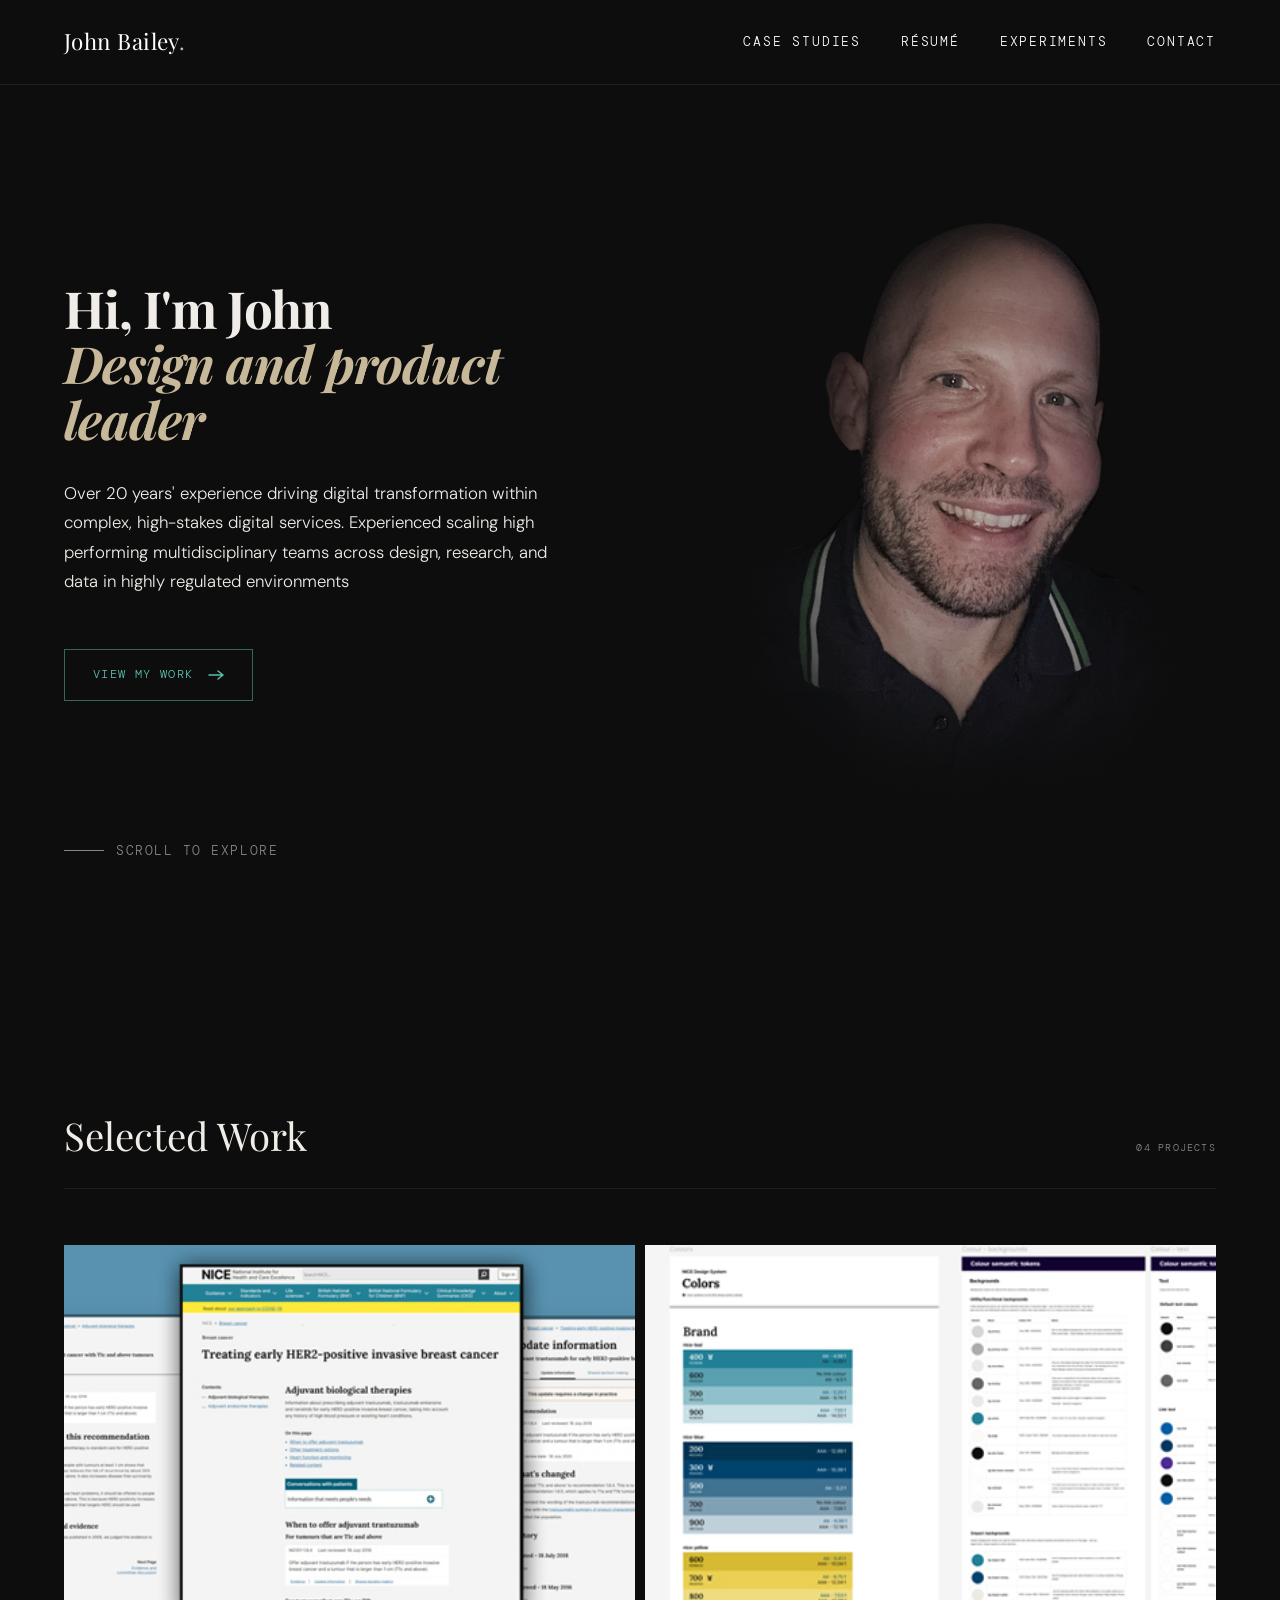
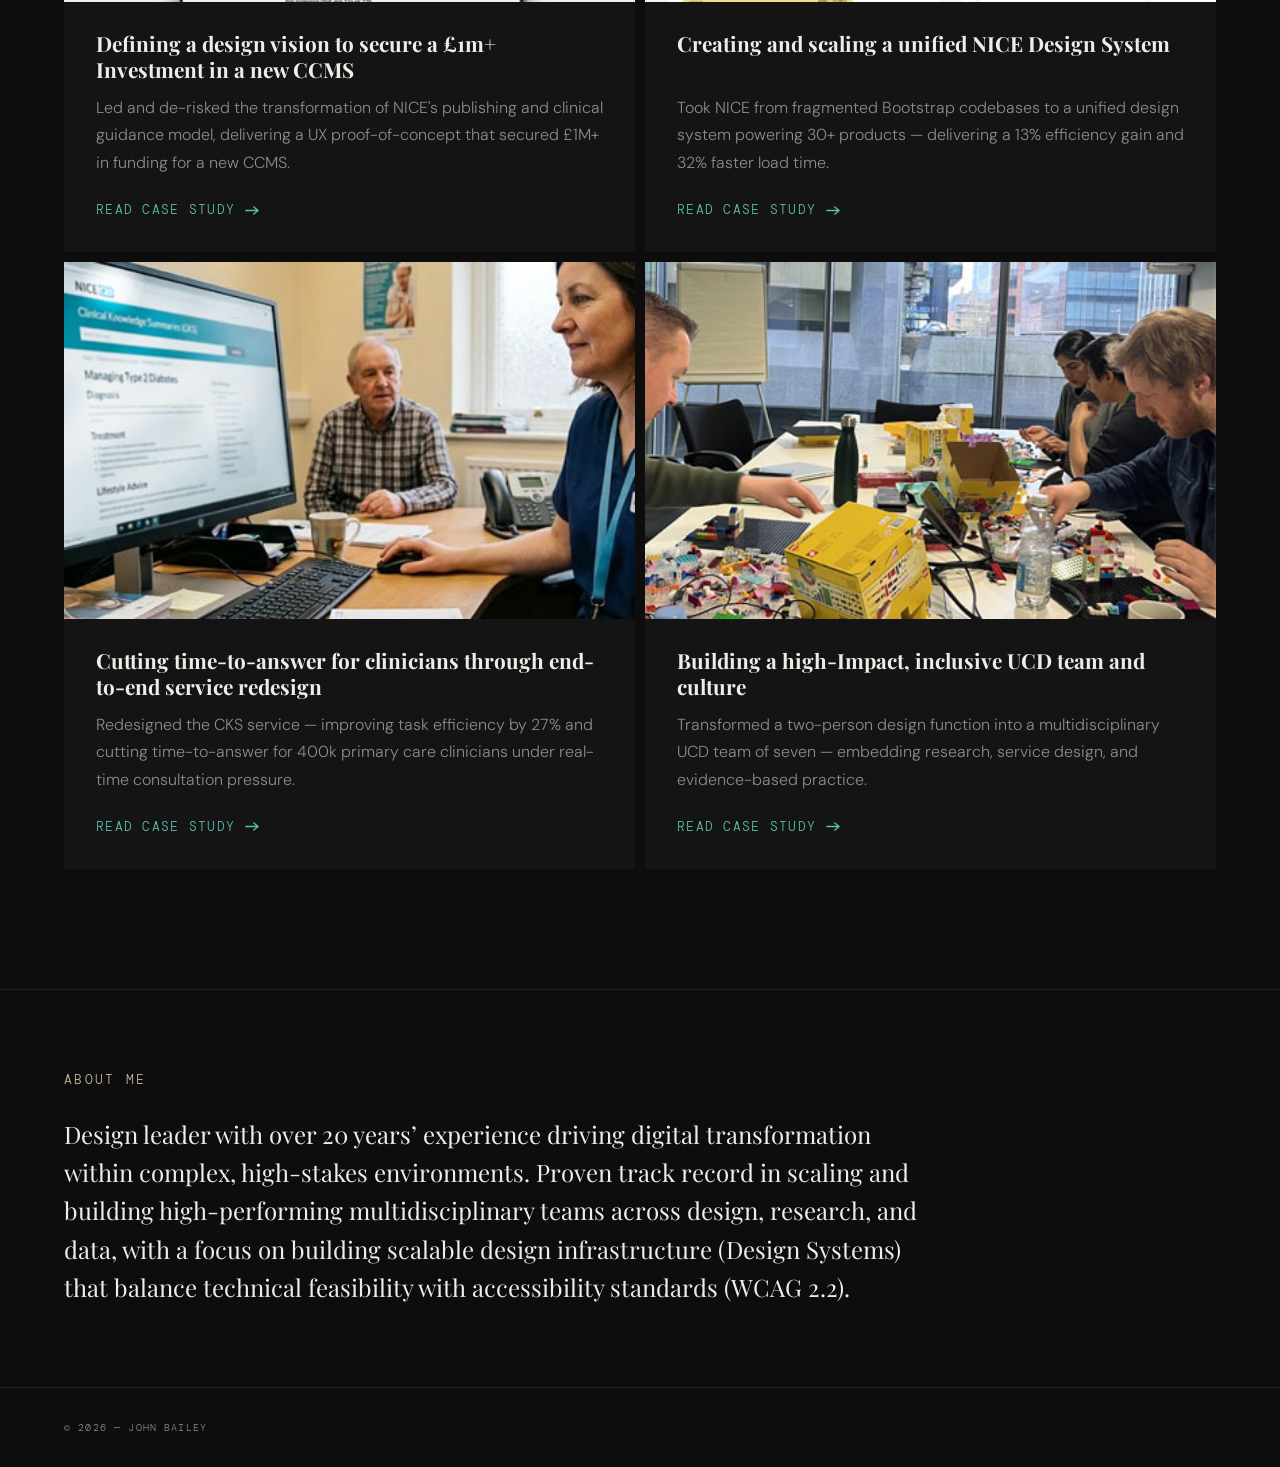
==== index.html @ 467cead6 "change title" ====
<!DOCTYPE html>
<html lang="en">
<head>
  <meta charset="UTF-8" />
  <meta name="viewport" content="width=device-width, initial-scale=1.0, viewport-fit=cover" />
  <title>John Bailey — Design and product leader</title>
  <link rel="stylesheet" href="style.css" />
</head>
<body>

<nav>
  <div class="nav-inner">
    <a href="index.html" class="nav-logo">John Bailey<span>.</span></a>
    <button class="nav-toggle" aria-label="Toggle menu" aria-expanded="false">
      <span></span><span></span><span></span>
    </button>
    <div class="nav-links">
      <a href="cases.html" class="nav-link ">Case Studies</a>
      <a href="resume.html" class="nav-link ">Résumé</a>
      <a href="experiments.html" class="nav-link ">Experiments</a>
      <a href="contact.html" class="nav-link ">Contact</a>
    </div>
  </div>
</nav>

<script>
(function () {
  /* ── Hamburger toggle ── */
  var toggle = document.querySelector('.nav-toggle');
  var links  = document.querySelector('.nav-links');
  if (toggle) {
    toggle.addEventListener('click', function () {
      var open = links.classList.toggle('open');
      toggle.classList.toggle('open', open);
      toggle.setAttribute('aria-expanded', String(open));
      document.body.style.overflow = open ? 'hidden' : '';
    });
    links.querySelectorAll('.nav-link').forEach(function (l) {
      l.addEventListener('click', function () {
        links.classList.remove('open');
        toggle.classList.remove('open');
        toggle.setAttribute('aria-expanded', 'false');
        document.body.style.overflow = '';
      });
    });
  }

  /*
   * ── Nav-height sync ──────────────────────────────────────────────────────
   * Reads the nav's actual rendered height (which already includes
   * env(safe-area-inset-top) because the nav has padding-top for it).
   * Writes that value into --nav-height on :root so body padding-top
   * always matches exactly, on every device and orientation.
   */
  function syncNavHeight() {
    var h = document.querySelector('nav').offsetHeight;
    document.documentElement.style.setProperty('--nav-height', h + 'px');
  }
  syncNavHeight();
  window.addEventListener('resize', syncNavHeight);
  /* Re-sync after fonts load — web fonts can change the logo height */
  if (document.fonts && document.fonts.ready) {
    document.fonts.ready.then(syncNavHeight);
  }
})();
</script>

<main>

  <!-- ============================================================
       HERO SECTION
       Edit: headline, sub-heading, your role
       To add your photo: replace the .photo-placeholder div with:
       <img src="images/your-photo.jpg" alt="Your Name" class="hero-photo" />
       ============================================================ -->
  <section class="hero">
    <div class="hero-inner">
      <div class="hero-left">

        

        <h1 class="hero-headline">
          Hi, I'm John<br><em>Design and product leader</em>
        </h1><!-- EDIT: your headline -->

        <p class="hero-sub">
          Over 20 years' experience driving digital transformation within complex, high-stakes digital services. Experienced scaling high performing multidisciplinary teams across design, research, and data in highly regulated environments
        </p><!-- EDIT: your one-liner -->

        <a href="cases.html" class="cta-btn">
          View my work
          <svg width="16" height="10" viewBox="0 0 16 10" fill="none">
            <path d="M1 5h14M10 1l5 4-5 4" stroke="currentColor" stroke-width="1.5" stroke-linecap="round" stroke-linejoin="round"/>
          </svg>
        </a>

        <div class="scroll-hint">
          <span class="scroll-line"></span>
          Scroll to explore
        </div>

      </div>

      <div class="hero-right">
    
           <img src="images/profile2.jpg" alt="John Bailey photo" class="hero-photo" />

       
    </div>
  </section>

  <!-- ============================================================
       SELECTED WORK — 4 cards, each with image preview
       Edit: update href, tags, title, desc for each card
       To add a preview image, replace .card-img-placeholder with:
       <img src="images/project-preview.jpg" alt="Project" class="card-img" />
       To add a 5th card: duplicate a .case-card block and update it
       ============================================================ -->
  <section class="work-section">
    <div class="work-inner">
      <div class="work-header">
        <h2 class="work-title">Selected Work</h2>
        <span class="work-count">04 Projects</span><!-- EDIT: update if you add/remove cards -->
      </div>

      <div class="cases-grid">


<!-- CARD 0 — duplicate this block to add more projects -->
        <a href="cases/ccmsvision.html" class="case-card"><!-- EDIT: href -->
          <div class="card-img-wrap">
          <img src="images/home-ccms.jpg" alt="team  case study example scene" class="card-img" /> 
            <div class="card-img-placeholder">
              <div class="placeholder-pattern"></div>
              <span class="placeholder-label">Project preview</span>
            </div>
          </div>
          <div class="card-body">
            <h3 class="card-title">Defining a design vision to secure a £1m+ Investment in a new CCMS </h3><!-- EDIT -->
            <p class="card-desc">Led and de-risked the transformation of NICE's publishing and clinical guidance model, delivering a UX proof-of-concept that secured £1M+ in funding for a new CCMS.</p><!-- EDIT -->
            <div class="card-arrow">
              Read case study
              <svg width="14" height="9" viewBox="0 0 16 10" fill="none">
                <path d="M1 5h14M10 1l5 4-5 4" stroke="currentColor" stroke-width="1.5" stroke-linecap="round" stroke-linejoin="round"/>
              </svg>
            </div>
          </div>
        </a>


        <!-- CARD 1 -->
        <a href="cases/design-system.html" class="case-card">
          <div class="card-img-wrap">
           <img src="images/home-ds.jpg" alt="design system case study example scene" class="card-img" /> 
            <div class="card-img-placeholder">
              <div class="placeholder-pattern"></div>
              <span class="placeholder-label">Project preview</span>
            </div>
          </div>
          <div class="card-body">
            <h3 class="card-title">Creating and scaling a unified NICE Design System</h3><!-- EDIT -->
            <p class="card-desc">Took NICE from fragmented Bootstrap codebases to a unified design system powering 30+ products — delivering a 13% efficiency gain and 32% faster load time. </p><!-- EDIT -->
            <div class="card-arrow">
              Read case study
              <svg width="14" height="9" viewBox="0 0 16 10" fill="none">
                <path d="M1 5h14M10 1l5 4-5 4" stroke="currentColor" stroke-width="1.5" stroke-linecap="round" stroke-linejoin="round"/>
              </svg>
            </div>
          </div>
        </a>

        <!-- CARD 2 -->
        <a href="cases/cks-redesign.html" class="case-card">
          <div class="card-img-wrap">
         <img src="images/home-cks.jpg" alt="cks case study example scene" class="card-img" /> 
            <div class="card-img-placeholder">
              <div class="placeholder-pattern"></div>
              <span class="placeholder-label">Project preview</span>
            </div>
          </div>
          <div class="card-body">
            <h3 class="card-title">Cutting time-to-answer for clinicians through end-to-end service redesign</h3><!-- EDIT -->
            <p class="card-desc">Redesigned the CKS service  — improving task efficiency by 27% and cutting time-to-answer for 400k primary care clinicians under real-time consultation pressure. </p><!-- EDIT -->
            <div class="card-arrow">
              Read case study
              <svg width="14" height="9" viewBox="0 0 16 10" fill="none">
                <path d="M1 5h14M10 1l5 4-5 4" stroke="currentColor" stroke-width="1.5" stroke-linecap="round" stroke-linejoin="round"/>
              </svg>
            </div>
          </div>
        </a>

        <!-- CARD 3 -->
        <a href="cases/diverse-team.html" class="case-card">
          <div class="card-img-wrap">
            <img src="images/home-team.jpg" alt="team  case study example scene" class="card-img" /> 
            <div class="card-img-placeholder">
              <div class="placeholder-pattern"></div>
              <span class="placeholder-label">Project preview</span>
            </div>
          </div>
          <div class="card-body">
            <h3 class="card-title">Building a high-Impact, inclusive UCD team and culture</h3><!-- EDIT -->
            <p class="card-desc">Transformed a two-person design function into a multidisciplinary UCD team of seven — embedding research, service design, and evidence-based practice. </p><!-- EDIT -->
            <div class="card-arrow">
              Read case study
              <svg width="14" height="9" viewBox="0 0 16 10" fill="none">
                <path d="M1 5h14M10 1l5 4-5 4" stroke="currentColor" stroke-width="1.5" stroke-linecap="round" stroke-linejoin="round"/>
              </svg>
            </div>
          </div>
        </a>

        

      </div>
    </div>
  </section>

  <!-- ============================================================
       ABOUT STRIP
       Edit: your about text and stats
       ============================================================ -->
  <div class="about-strip">
    <div class="about-inner">
      <div class="about-full">
        <div class="about-label">About me</div>
        <p class="about-text">
          Design leader with over 20 years’ experience driving digital transformation within complex, high-stakes environments. Proven track record in scaling and building high-performing multidisciplinary teams across design, research, and data, with a focus on building scalable design infrastructure (Design Systems) that balance technical feasibility with accessibility standards (WCAG 2.2).
        </p>
      </div>
    </div>
  </div>

</main>

<footer>
  <div class="footer-inner">
    <p>© 2026 — John Bailey</p>
  </div>
</footer>

<style>
  /* ---- Hero ---- */
  .hero { min-height: 100vh;  }
  .hero-inner {
    max-width: 1920px; margin: 0 auto;
    display: grid; grid-template-columns: 1fr 1fr;
    min-height: calc(100vh - 88px);
  }
  .hero-left {
    display: flex; flex-direction: column; justify-content: center;
    padding: 80px 56px 80px 64px; position: relative;
  }
  .hero-eyebrow {
    font-family: var(--mono); font-size: 0.68rem; letter-spacing: 0.18em;
    text-transform: uppercase; color: var(--accent); margin-bottom: 28px;
    display: flex; align-items: center; gap: 14px;
  }
  .hero-eyebrow::before { content: ''; flex-shrink: 0; width: 28px; height: 1px; background: var(--accent); }
  .hero-headline {
    font-family: var(--serif); font-size: clamp(2.4rem, 4vw, 4rem);
    font-weight: 700; line-height: 1.08; letter-spacing: -0.02em; margin-bottom: 32px;
  }
  .hero-headline em { font-style: italic; color: var(--accent); }
  .hero-sub { font-size: 1.05rem; color: #f0ede8;; max-width: 500px; line-height: 1.75; margin-bottom: 52px; }
  .cta-btn {
    display: inline-flex; align-items: center; gap: 14px;
    font-family: var(--mono); font-size: 0.72rem; letter-spacing: 0.12em;
    text-transform: uppercase; color: var(--pop);
    border: 1px solid var(--pop-dim); padding: 16px 28px;
    transition: all 0.3s var(--ease); width: fit-content;
  }
  .cta-btn:hover { border-color: var(--pop); color: var(--text); background: var(--pop-glow); }
  .cta-btn:hover svg { transform: translateX(5px); }
  .cta-btn svg { transition: transform 0.3s var(--ease); }
  .scroll-hint {
    position: absolute; bottom: 36px; left: 64px;
    display: flex; align-items: center; gap: 12px;
    font-family: var(--mono); font-size: 0.8rem; letter-spacing: 0.12em;
    text-transform: uppercase; color: var(--text-dim);
  }
  .scroll-line { width: 40px; height: 1px; background: var(--text-dim); position: relative; overflow: hidden; }
  .scroll-line::after {
    content: ''; position: absolute; left: -100%; top: 0;
    width: 100%; height: 100%; background: var(--accent);
    animation: scrollAnim 2s var(--ease) infinite;
  }
  @keyframes scrollAnim { 0%,100%{left:-100%} 50%{left:100%} }

  .hero-right { background: var(--bg-2); display: flex; align-items: center; justify-content: center; position: relative; overflow: hidden; }
  .photo-placeholder {
    width: 100%; height: 100%;
    display: flex; flex-direction: column; align-items: center; justify-content: center; gap: 16px;
    background: linear-gradient(160deg, #1c1a17 0%, #0f0f0f 100%); position: relative;
  }
  .photo-placeholder::before {
    content: ''; position: absolute; inset: 0;
    background: radial-gradient(ellipse 60% 60% at 50% 40%, rgba(200,184,154,0.07) 0%, transparent 70%);
  }
  .photo-silhouette {
    width: 220px; height: 320px;
    background: linear-gradient(180deg, rgba(200,184,154,0.14) 0%, rgba(200,184,154,0.04) 100%);
    border-radius: 110px 110px 0 0;
    display: flex; align-items: center; justify-content: center; position: relative; z-index: 1;
  }
  .photo-label { font-family: var(--mono); font-size: 0.62rem; letter-spacing: 0.1em; text-transform: uppercase; color: var(--text-dim); position: relative; z-index: 1; }
  .hero-photo { width: 100%; height: 100%; object-fit: cover; }
  .photo-tag {
    position: absolute; top: 28px; right: 28px;
    font-family: var(--mono); font-size: 0.58rem; letter-spacing: 0.1em;
    color: var(--text-dim); text-transform: uppercase; border: 1px solid var(--border); padding: 7px 13px;
  }

  /* ---- Work section ---- */
  .work-section { padding: 120px 0; }
  .work-inner { max-width: 1920px; margin: 0 auto; padding: 0 64px; }
  .work-header {
    display: flex; align-items: baseline; justify-content: space-between;
    margin-bottom: 56px; border-bottom: 1px solid var(--border); padding-bottom: 22px;
  }
  .work-title { font-family: var(--serif); font-size: 2.4rem; font-weight: 400; }
  .work-count { font-family: var(--mono); font-size: 0.65rem; letter-spacing: 0.12em; text-transform: uppercase; color: var(--text-muted); }

  /* 4-column grid, collapses to 2 then 1 */
  .cases-grid {
    display: grid; grid-template-columns: repeat(4, 1fr);
    gap: 10px; background: transparent;
    border: none;
  }
  .case-card {
    background: var(--bg-2); display: flex; flex-direction: column;
    transition: background 0.4s var(--ease); position: relative;
  }
  .case-card::after {
    content: ''; position: absolute; inset: 0;
    background: linear-gradient(160deg, var(--pop-glow) 0%, transparent 55%);
    opacity: 0; transition: opacity 0.4s; pointer-events: none;
  }
  .case-card:hover { background: var(--bg-3); }
  .case-card:hover::after { opacity: 1; }
  .case-card:hover .card-arrow { gap: 14px; }

  /* Image preview */
  .card-img-wrap { width: 100%; aspect-ratio: 16 / 10; overflow: hidden; position: relative; flex-shrink: 0; }
  .card-img { width: 100%; height: 100%; object-fit: cover; transition: transform 0.6s var(--ease); display: block; }
  .case-card:hover .card-img { transform: scale(1.04); }
  .card-img-placeholder { width: 100%; height: 100%; background: var(--bg-3); display: flex; align-items: center; justify-content: center; position: relative; overflow: hidden; }
  .placeholder-pattern {
    position: absolute; inset: 0;
    background: repeating-linear-gradient(-45deg, transparent, transparent 24px, rgba(255,255,255,0.018) 24px, rgba(255,255,255,0.018) 25px);
  }
  .placeholder-label { font-family: var(--mono); font-size: 0.6rem; letter-spacing: 0.12em; text-transform: uppercase; color: var(--text-dim); border: 1px solid var(--border); padding: 8px 16px; position: relative; z-index: 1; }

  /* Card body */
  .card-body { padding: 28px 32px 32px; display: flex; flex-direction: column; flex: 1; }
  .card-meta { display: flex; align-items: center; gap: 12px; margin-bottom: 16px; flex-wrap: wrap; }
  .card-num { font-family: var(--mono); font-size: 0.6rem; letter-spacing: 0.15em; color: var(--text-dim); text-transform: uppercase; flex-shrink: 0; }
  .card-title { font-family: var(--serif); font-size: 1.3rem; font-weight: 700; line-height: 1.25; margin-bottom: 12px; flex: 1; }
  .card-desc { font-size: 1rem; color: var(--text-muted); line-height: 1.7; margin-bottom: 24px; }
  .card-arrow {
    display: inline-flex; align-items: center; gap: 10px;
    font-family: var(--mono); font-size: 0.8rem; letter-spacing: 0.1em;
    text-transform: uppercase; color: var(--pop);
    transition: gap 0.3s var(--ease); margin-top: auto;
  }

  /* ---- About strip ---- */
  .about-strip { border-top: 1px solid var(--border); }
  .about-inner { max-width: 1920px; margin: 0 auto; }
  .about-full { padding: 80px 64px; }
  .about-label { font-family: var(--mono); font-size: 0.8rem; letter-spacing: 0.18em; text-transform: uppercase; color: var(--accent); margin-bottom: 24px; }
  .about-text { font-family: var(--serif); font-size: 1.5rem; font-weight: 400; line-height: 1.6; max-width: 860px; }
  .about-text em { font-style: italic; color: var(--accent); }

  /* ---- Responsive ---- */
  @media (max-width: 1280px) {
    .cases-grid { grid-template-columns: repeat(2, 1fr); }
  }
  @media (max-width: 900px) {
    .hero-inner { grid-template-columns: 1fr; }
    .hero-left { padding: 40px 24px 60px; }
    .hero-right { min-height: 380px; }
    .scroll-hint { left: 24px; }
    .work-section { padding: 80px 0; }
    .work-inner { padding: 0 24px; }
    .cases-grid { grid-template-columns: 1fr; }
    .about-full { padding: 60px 24px; }
  }
  @media (max-width: 640px) {
    
    .hero-left { padding: 40px 20px 48px; }
    .hero-headline { font-size: clamp(2rem, 8vw, 2.8rem); }
    .hero-right { min-height: 280px; }
    .scroll-hint { display: none; }
    .work-inner { padding: 0 20px; }
    .card-body { padding: 20px 20px 24px; }
    .about-full { padding: 48px 20px; }
    .about-text { font-size: 1.2rem; }
  }
</style>

</body>
</html>
---- style.css ----
/* ============================================================
   PORTFOLIO — GLOBAL STYLES
   To change colours/fonts for the whole site, edit :root below
   ============================================================ */

@import url('https://fonts.googleapis.com/css2?family=Playfair+Display:ital,wght@0,400;0,700;1,400&family=DM+Sans:ital,opsz,wght@0,9..40,300;0,9..40,400;0,9..40,500;1,9..40,300&family=DM+Mono:wght@300;400&display=swap');

*, *::before, *::after { box-sizing: border-box; margin: 0; padding: 0; }

:root {
  --bg:          #0d0d0d;
  --bg-2:        #141414;
  --bg-3:        #1a1a1a;
  --border:      rgba(255,255,255,0.08);
  --text:        #f0ede8;
  --text-muted:  rgba(240,237,232,0.55);
  --text-dim:    rgba(240,237,232,0.55);
  --muted:       rgba(240,237,232,0.55);
  --dim:         rgba(240,237,232,0.40);
  --accent:      #c8b89a;
  --accent-glow: rgba(200,184,154,0.15);
  --pop:         #5bbfad;
  --pop-glow:    rgba(91,191,173,0.12);
  --pop-dim:     rgba(91,191,173,0.5);
  --serif:       'Playfair Display', Georgia, serif;
  --sans:        'DM Sans', system-ui, sans-serif;
  --mono:        'DM Mono', monospace;
  --ease:        cubic-bezier(0.25, 0.46, 0.45, 0.94);

  /*
   * --nav-height is set dynamically by JS (nav.offsetHeight) so it
   * automatically includes the iOS safe-area padding. The value here
   * is a CSS-only fallback for non-JS environments.
   */
  --nav-height: 78px;
}

html {
  scroll-behavior: smooth;
  overflow-x: hidden;
  /* Anchor links stop below the fixed nav */
  scroll-padding-top: var(--nav-height);
}

body {
  background: var(--bg);
  color: var(--text);
  font-family: var(--sans);
  font-weight: 300;
  line-height: 1.6;
  /*
   * THE KEY FIX: body is offset by the nav's full rendered height
   * (including the iOS safe-area-inset-top that the nav absorbs).
   * Nothing can ever scroll under the fixed nav.
   */
  padding-top: var(--nav-height);
}

a { color: inherit; text-decoration: none; }

/* ---- Max-width container — 1920px cap ---- */
.container {
  width: 100%;
  max-width: 1920px;
  margin-left: auto;
  margin-right: auto;
}

/* Grain overlay */
body::after {
  content: ''; position: fixed; inset: 0;
  pointer-events: none; z-index: 9999;
  opacity: 0.025;
}

/* Page fade-in */
main { animation: fadeUp 0.55s var(--ease) both; }
@keyframes fadeUp {
  from { opacity: 0; transform: translateY(16px); }
  to   { opacity: 1; transform: translateY(0); }
}

/* ---- NAV ---- */
nav {
  position: fixed; top: 0; left: 0; right: 0; z-index: 1000;
  background: #0d0d0d;
  border-bottom: 1px solid var(--border);
  /*
   * Absorbs the notch / Dynamic Island height (requires viewport-fit=cover
   * in the <meta viewport> tag on every page).
   * nav.offsetHeight (read by JS) will include this padding, so body
   * padding-top stays in sync automatically.
   */
  padding-top: env(safe-area-inset-top, 0px);
}
.nav-inner {
  max-width: 1920px; margin: 0 auto;
  display: flex; align-items: center; justify-content: space-between;
  padding: 24px 64px;
}
.nav-logo {
  font-family: var(--serif); font-size: 1.4rem;
  color: #ffffff; letter-spacing: 0.02em;
}
.nav-logo span { color: var(--accent); }
.nav-links { display: flex; gap: 40px; align-items: center; }
.nav-link {
  font-family: var(--mono); font-size: 0.8rem; letter-spacing: 0.14em;
  text-transform: uppercase; color: #ffffff;
  position: relative; transition: color 0.25s;
}
.nav-link::after {
  content: ''; position: absolute; bottom: -3px; left: 0;
  width: 0; height: 1px; background: var(--pop);
  transition: width 0.3s var(--ease);
}
.nav-link:hover, .nav-link.active { color: var(--text); }
.nav-link:hover::after, .nav-link.active::after { width: 100%; }

/* ---- FOOTER ---- */
footer {
  border-top: 1px solid var(--border);
}
.footer-inner {
  max-width: 1920px; margin: 0 auto;
  padding: 32px 64px;
  display: flex; align-items: center; justify-content: space-between;
}
footer p {
  font-family: var(--mono); font-size: 0.6rem;
  letter-spacing: 0.12em; color: var(--text-dim); text-transform: uppercase;
}

/* ---- PAGE HERO (shared across inner pages) ---- */
.page-hero-wrap {
  border-bottom: 1px solid var(--border);
}
.page-hero {
  /*
   * body already offsets content below the nav — this padding is purely
   * visual breathing room, not nav compensation.
   */
  padding: 80px 64px 80px;
  max-width: 1920px; margin: 0 auto;
}
.page-label {
  font-family: var(--mono); font-size: 0.65rem; letter-spacing: 0.18em;
  text-transform: uppercase; color: var(--accent); margin-bottom: 20px;
}
.page-title {
  font-family: var(--serif);
  font-size: clamp(2.5rem, 5vw, 4.5rem);
  font-weight: 700; line-height: 1.1;
}
.page-sub {
  font-size: 1rem; color: var(--text-muted);
  max-width: 480px; margin-top: 20px; line-height: 1.75;
}

/* ---- UTILITY ---- */
.tag {
  font-family: var(--mono); font-size: 0.6rem; letter-spacing: 0.12em;
  text-transform: uppercase; border: 1px solid var(--border);
  color: var(--text-dim); padding: 5px 12px; display: inline-block;
}

/* ---- RESPONSIVE ---- */
@media (max-width: 768px) {
  .nav-inner { padding: 18px 20px; }
  .nav-links { gap: 20px; }
  .footer-inner { padding: 24px; flex-direction: column; gap: 10px; text-align: center; }
  .page-hero { padding: 56px 24px 60px; }
}

/* ---- MOBILE NAV (hamburger) ---- */
.nav-toggle {
  display: none;
  background: none;
  border: none;
  cursor: pointer;
  padding: 4px;
  color: var(--text);
  flex-direction: column;
  justify-content: center;
  gap: 5px;
}
.nav-toggle span {
  display: block;
  width: 24px;
  height: 1.5px;
  background: currentColor;
  transition: transform 0.3s var(--ease), opacity 0.3s;
}
.nav-toggle.open span:nth-child(1) { transform: translateY(6.5px) rotate(45deg); }
.nav-toggle.open span:nth-child(2) { opacity: 0; }
.nav-toggle.open span:nth-child(3) { transform: translateY(-6.5px) rotate(-45deg); }

@media (max-width: 640px) {
  .nav-inner { padding: 16px 20px; }
  .nav-toggle { display: flex; }

  .nav-links {
    display: none;
    position: fixed;
    /* Cover the full screen including the safe-area strip */
    top: 0; left: 0; right: 0; bottom: 0;
    background: #0d0d0d;  /* must be opaque hex — var(--bg) can be overridden */
    flex-direction: column;
    align-items: center;
    justify-content: center;
    gap: 36px;
    /* Above nav (1000) so it covers everything including the notch area */
    z-index: 2000;
    padding-top: env(safe-area-inset-top, 0px);
  }
  .nav-links.open { display: flex; }

  /* × button floats above the overlay */
  .nav-toggle {
    position: relative;
    z-index: 2001;
  }

  .nav-link { font-size: 1rem; letter-spacing: 0.12em; }

  .footer-inner { padding: 20px; flex-direction: column; gap: 10px; text-align: center; }
  .page-hero { padding: 48px 20px 48px; }
}
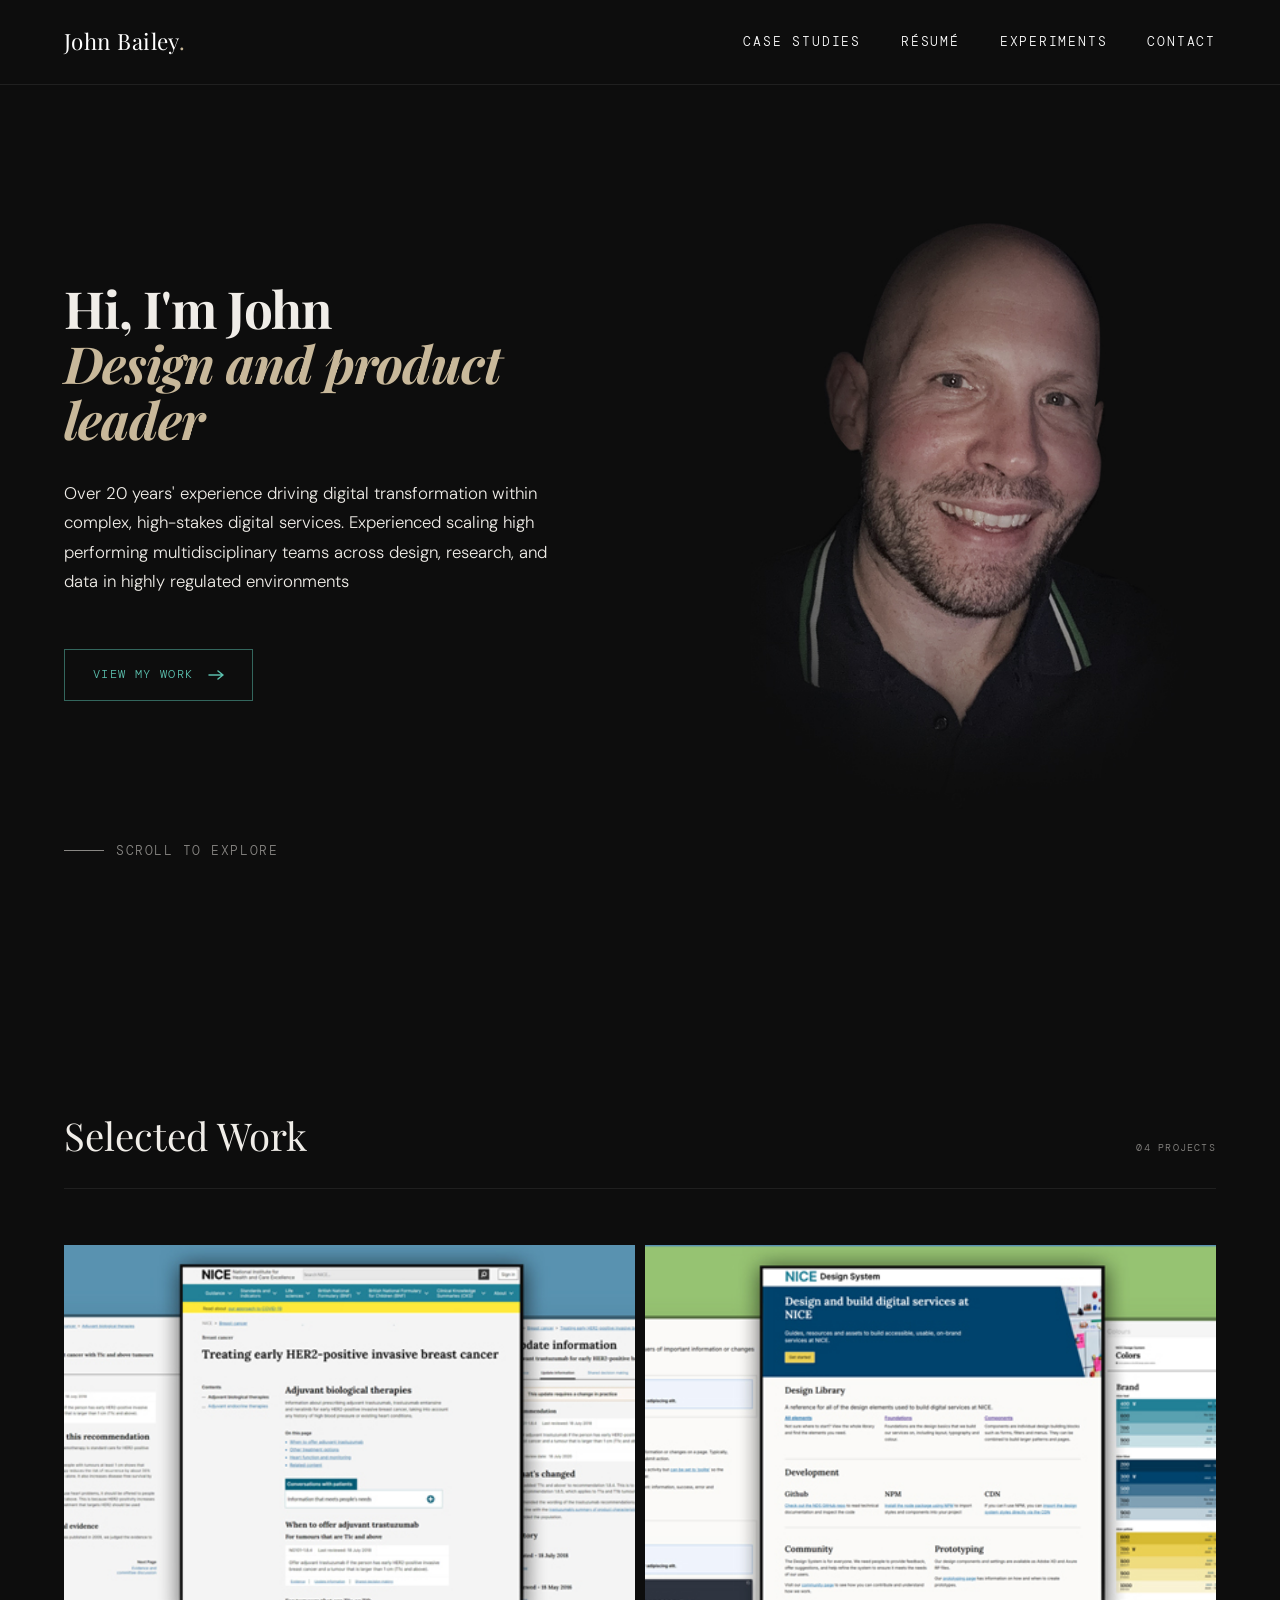
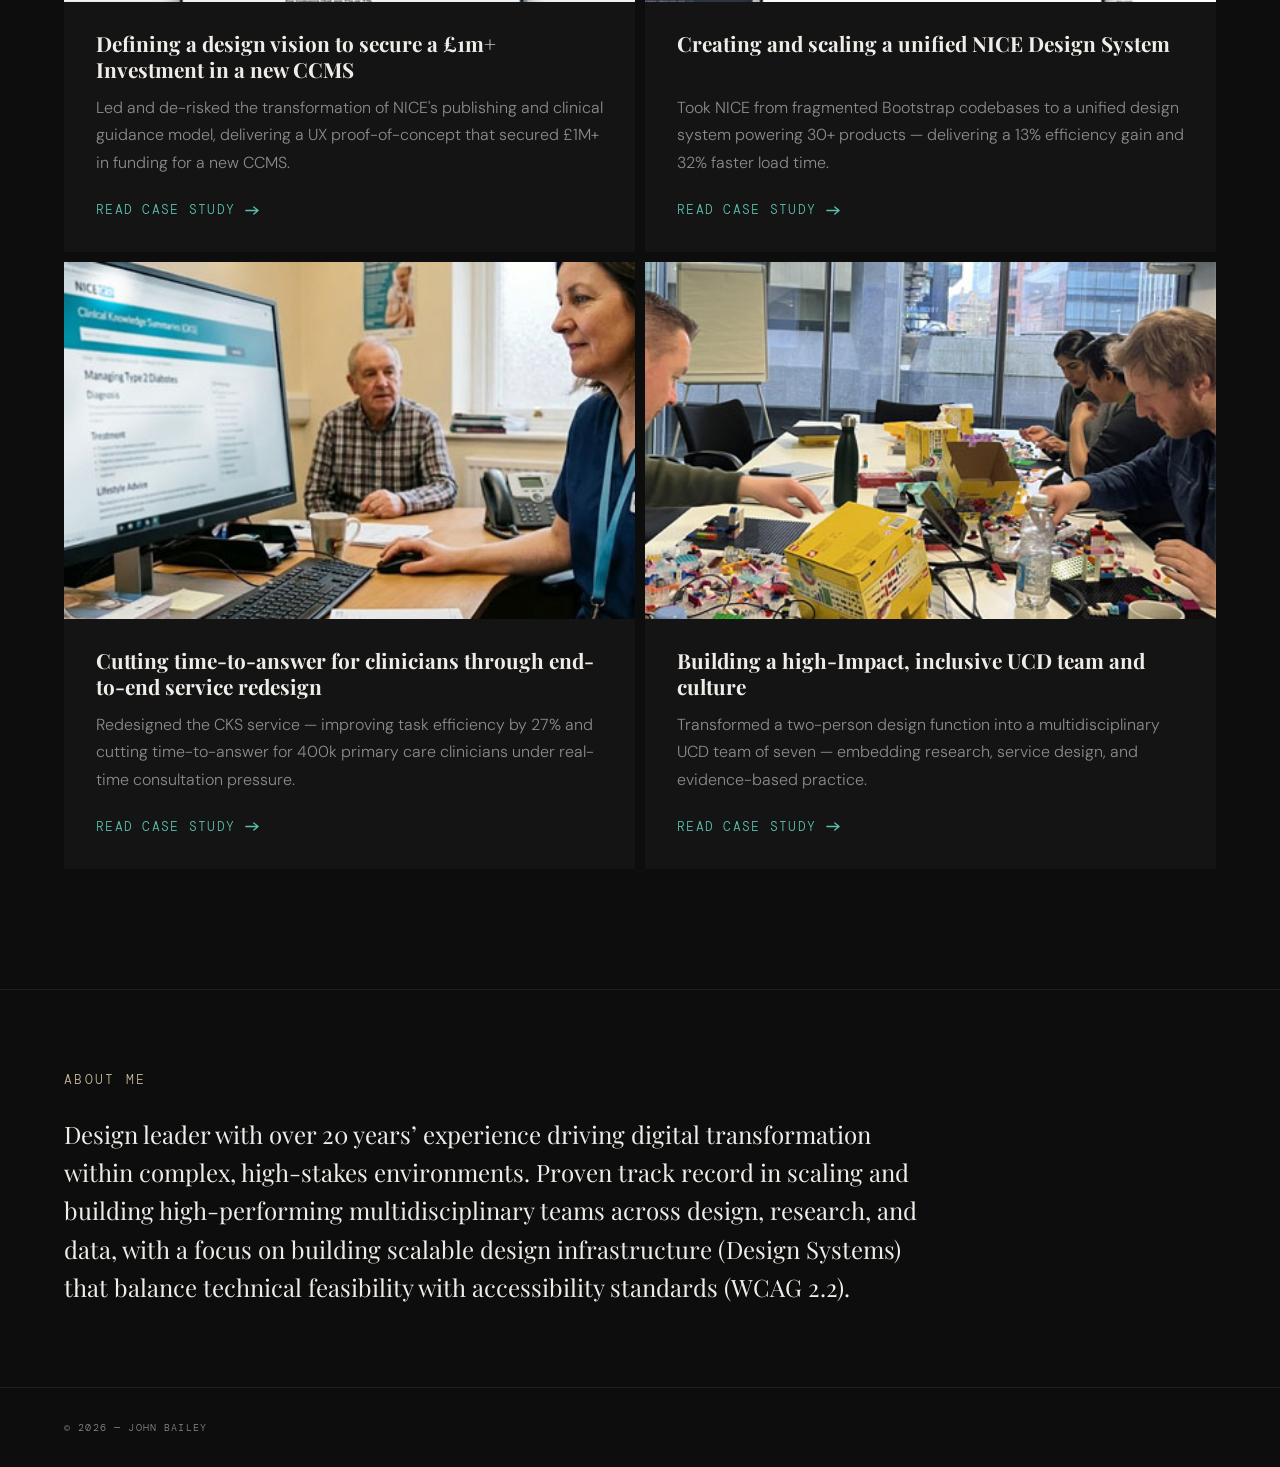
==== commit a0afc9b3: "home" ====
--- a/index.html
+++ b/index.html
@@ -151,7 +151,7 @@
         <!-- CARD 1 -->
         <a href="cases/design-system.html" class="case-card">
           <div class="card-img-wrap">
-           <img src="images/home-ds.jpg" alt="design system case study example scene" class="card-img" /> 
+           <img src="images/home-ds2.jpg" alt="design system case study example scene" class="card-img" /> 
             <div class="card-img-placeholder">
               <div class="placeholder-pattern"></div>
               <span class="placeholder-label">Project preview</span>
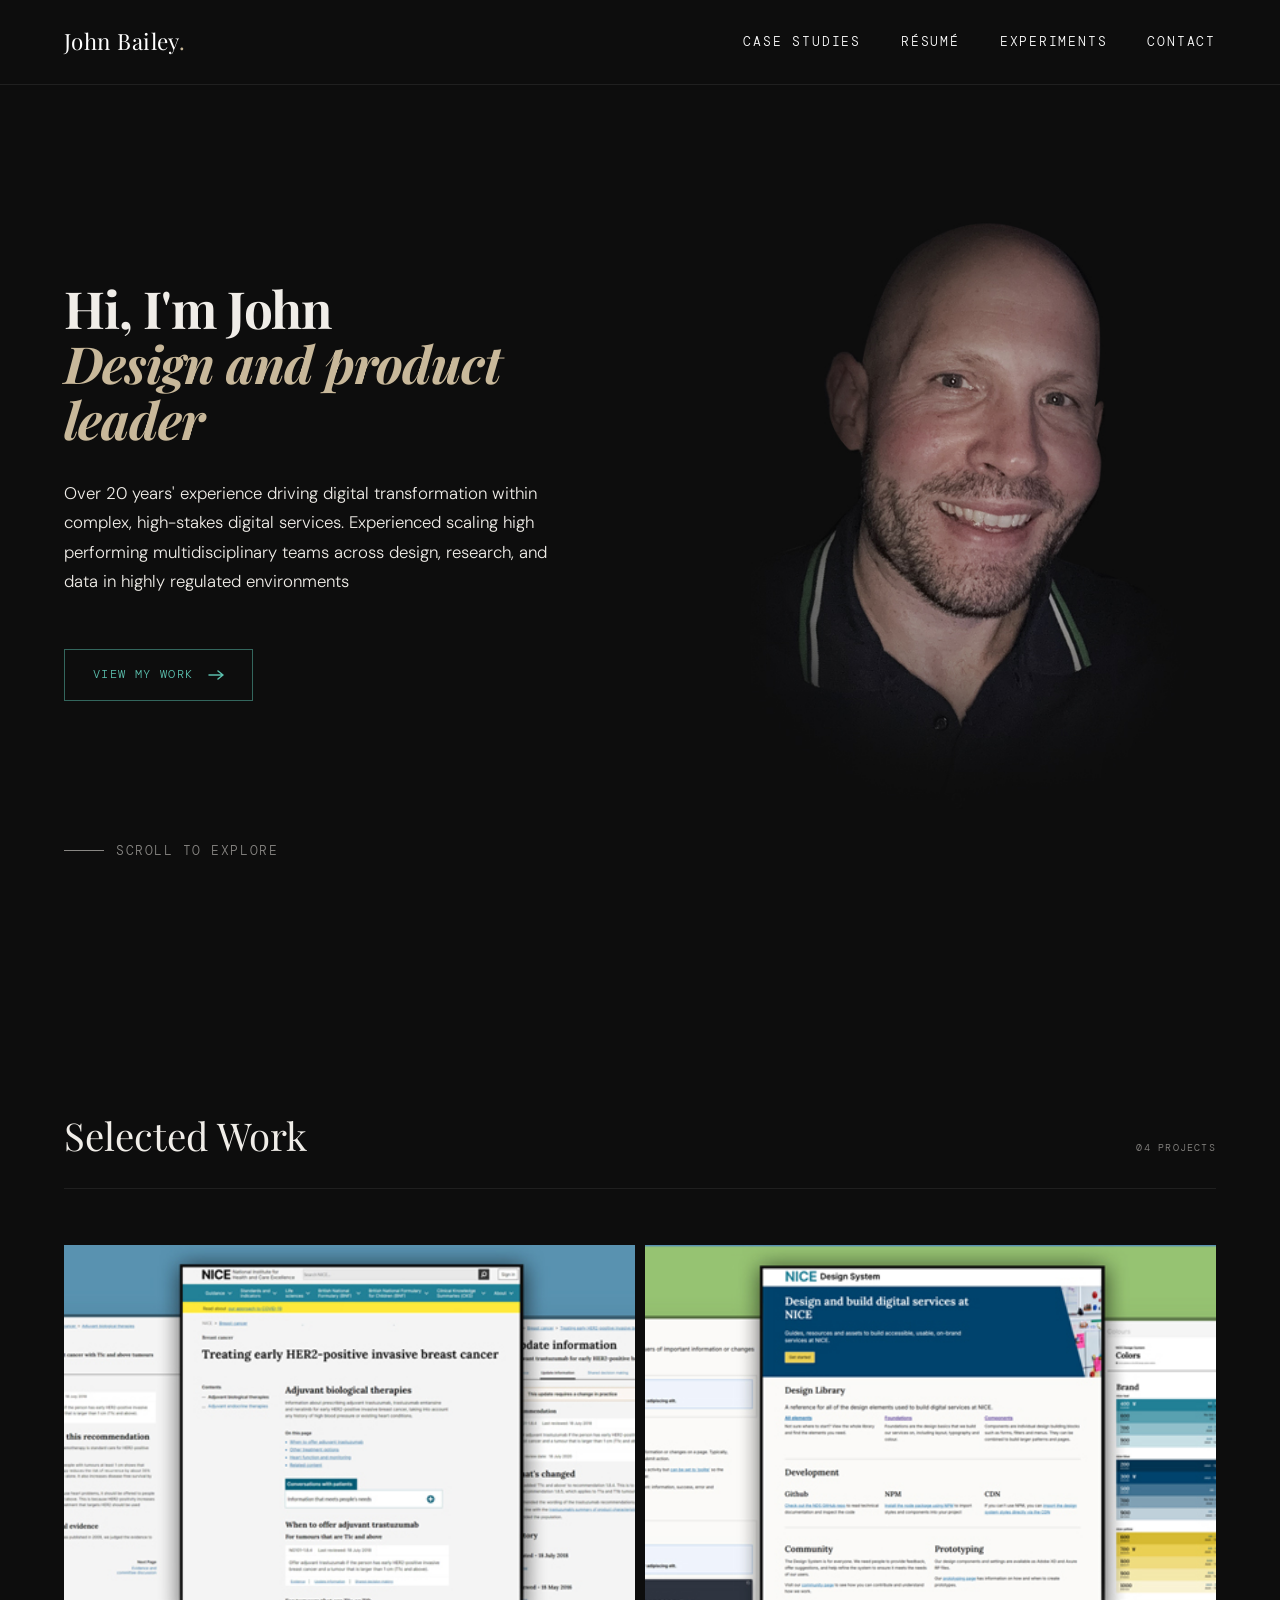
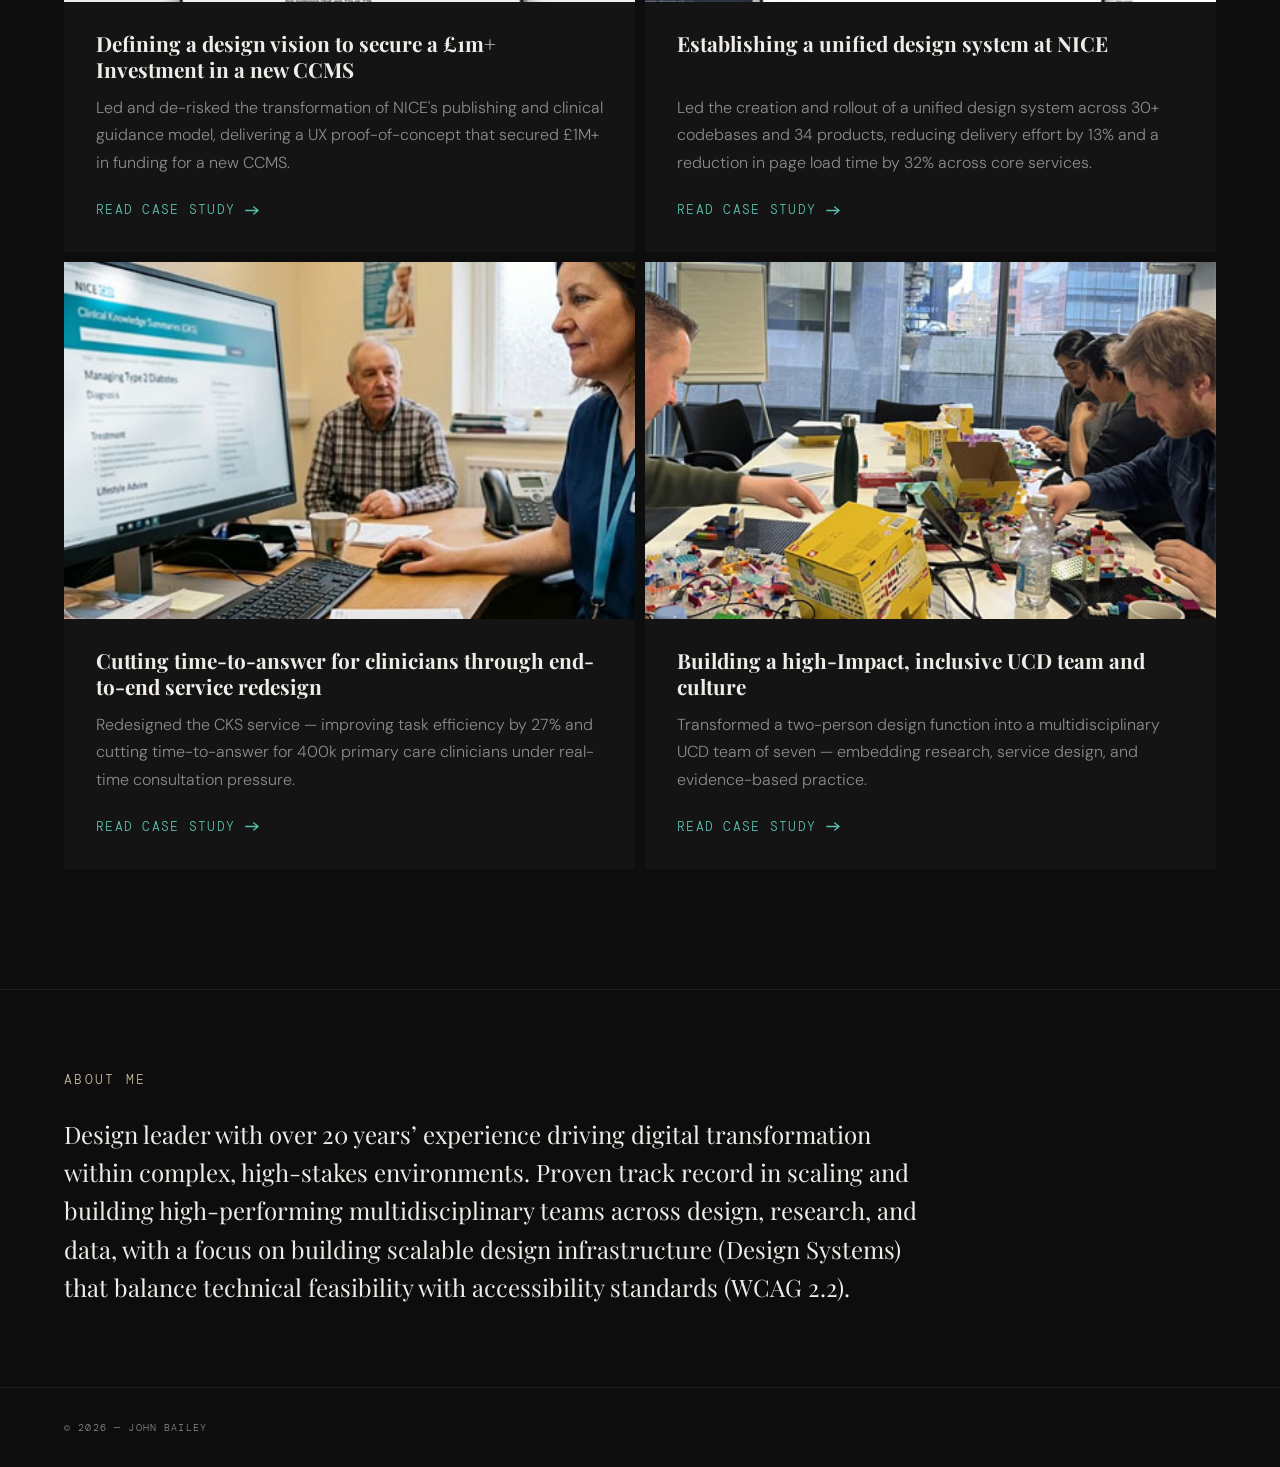
==== commit 8376f8ed: "Update index.html" ====
--- a/index.html
+++ b/index.html
@@ -158,8 +158,8 @@
             </div>
           </div>
           <div class="card-body">
-            <h3 class="card-title">Creating and scaling a unified NICE Design System</h3><!-- EDIT -->
-            <p class="card-desc">Took NICE from fragmented Bootstrap codebases to a unified design system powering 30+ products — delivering a 13% efficiency gain and 32% faster load time. </p><!-- EDIT -->
+            <h3 class="card-title">Establishing a unified design system at NICE</h3><!-- EDIT -->
+            <p class="card-desc">Led the creation and rollout of a unified design system across 30+ codebases and 34 products, reducing delivery effort by 13% and a reduction in page load time by 32% across core services. </p><!-- EDIT -->
             <div class="card-arrow">
               Read case study
               <svg width="14" height="9" viewBox="0 0 16 10" fill="none">
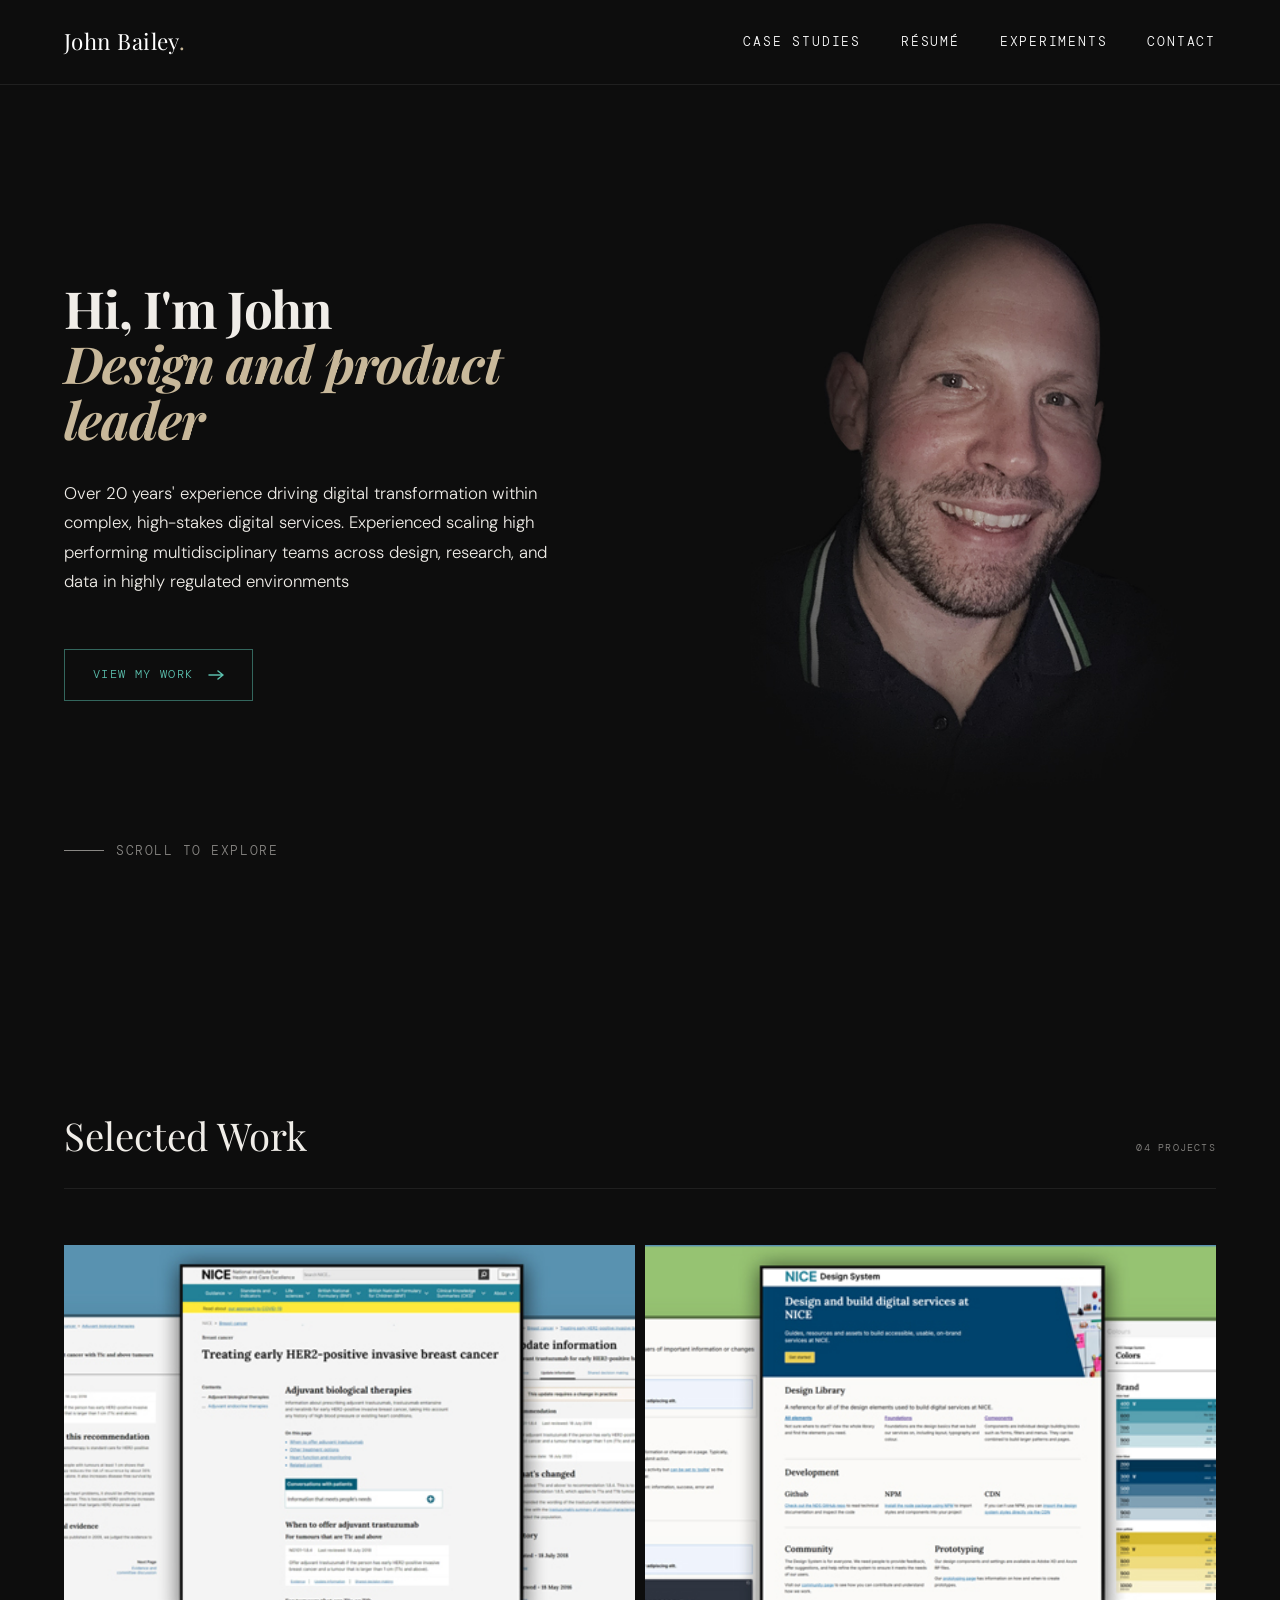
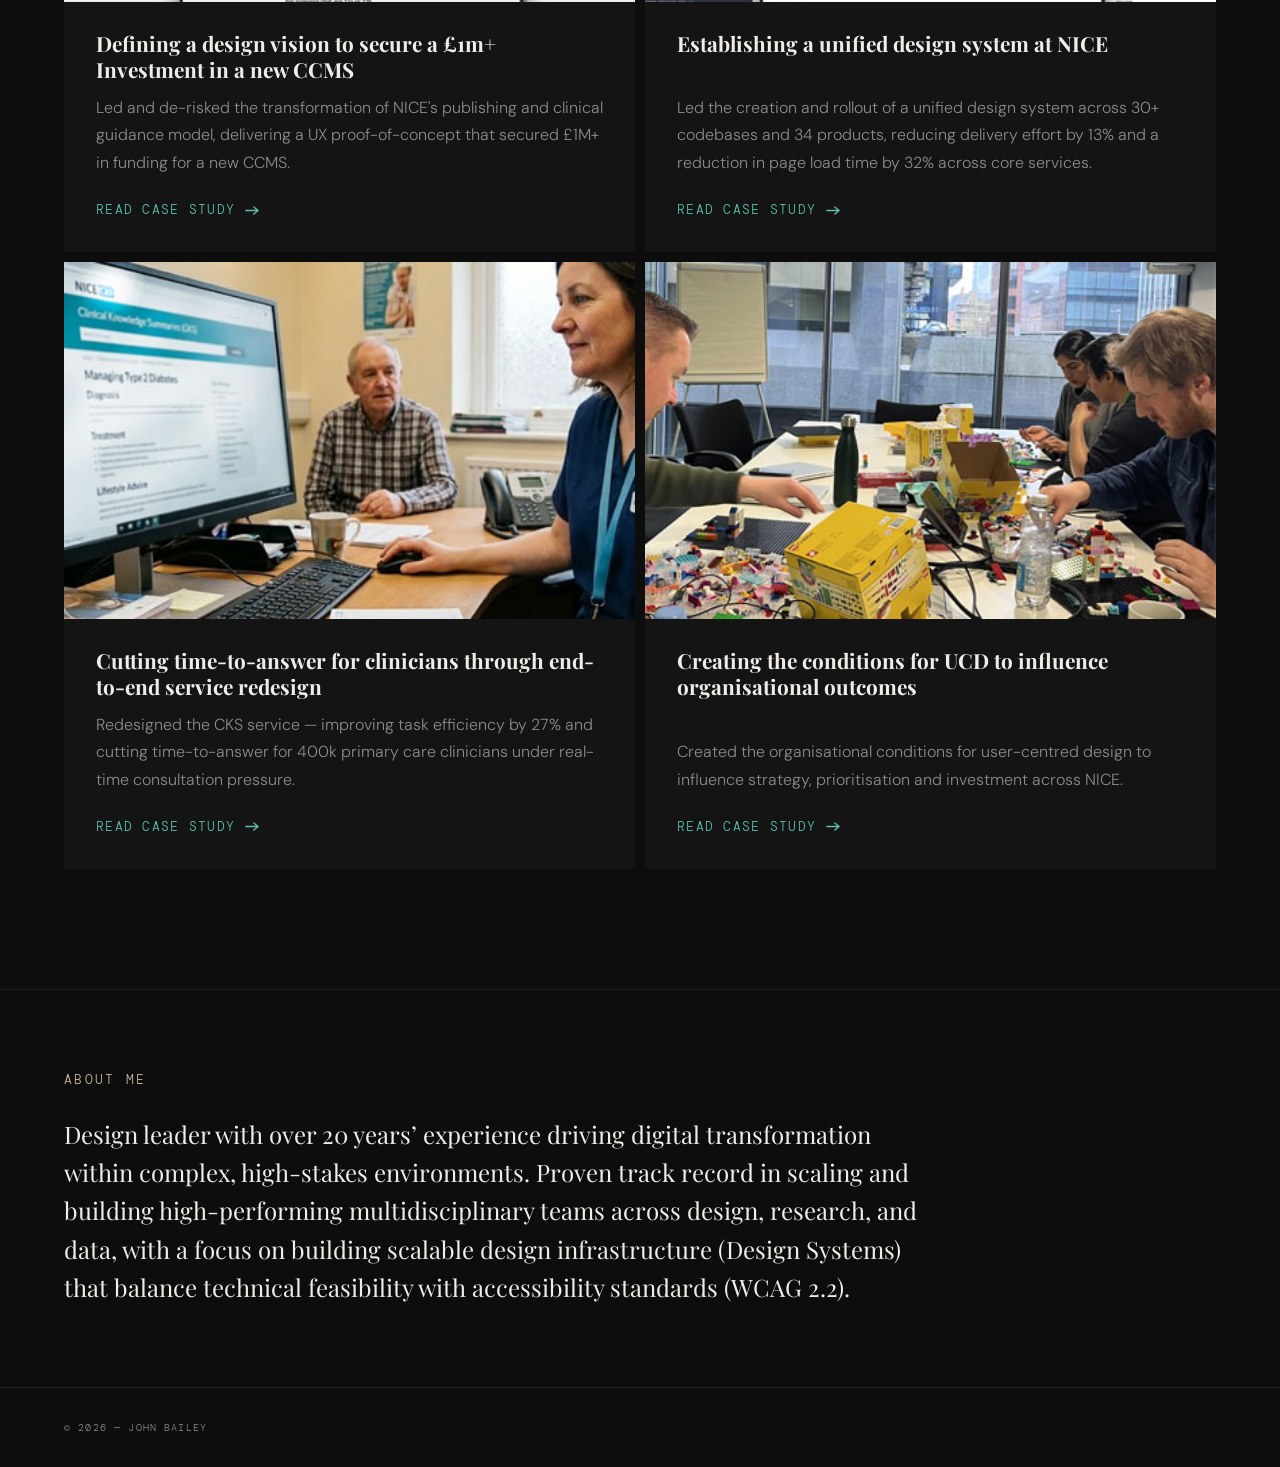
==== commit ea526dfc: "dd" ====
--- a/index.html
+++ b/index.html
@@ -191,7 +191,7 @@
         </a>
 
         <!-- CARD 3 -->
-        <a href="cases/diverse-team.html" class="case-card">
+        <a href="cases/ucdteam.html" class="case-card">
           <div class="card-img-wrap">
             <img src="images/home-team.jpg" alt="team  case study example scene" class="card-img" /> 
             <div class="card-img-placeholder">
@@ -200,8 +200,8 @@
             </div>
           </div>
           <div class="card-body">
-            <h3 class="card-title">Building a high-Impact, inclusive UCD team and culture</h3><!-- EDIT -->
-            <p class="card-desc">Transformed a two-person design function into a multidisciplinary UCD team of seven — embedding research, service design, and evidence-based practice. </p><!-- EDIT -->
+            <h3 class="card-title">Creating the conditions for UCD to influence organisational outcomes</h3><!-- EDIT -->
+            <p class="card-desc">Created the organisational conditions for user-centred design to influence strategy, prioritisation and investment across NICE.</p><!-- EDIT -->
             <div class="card-arrow">
               Read case study
               <svg width="14" height="9" viewBox="0 0 16 10" fill="none">
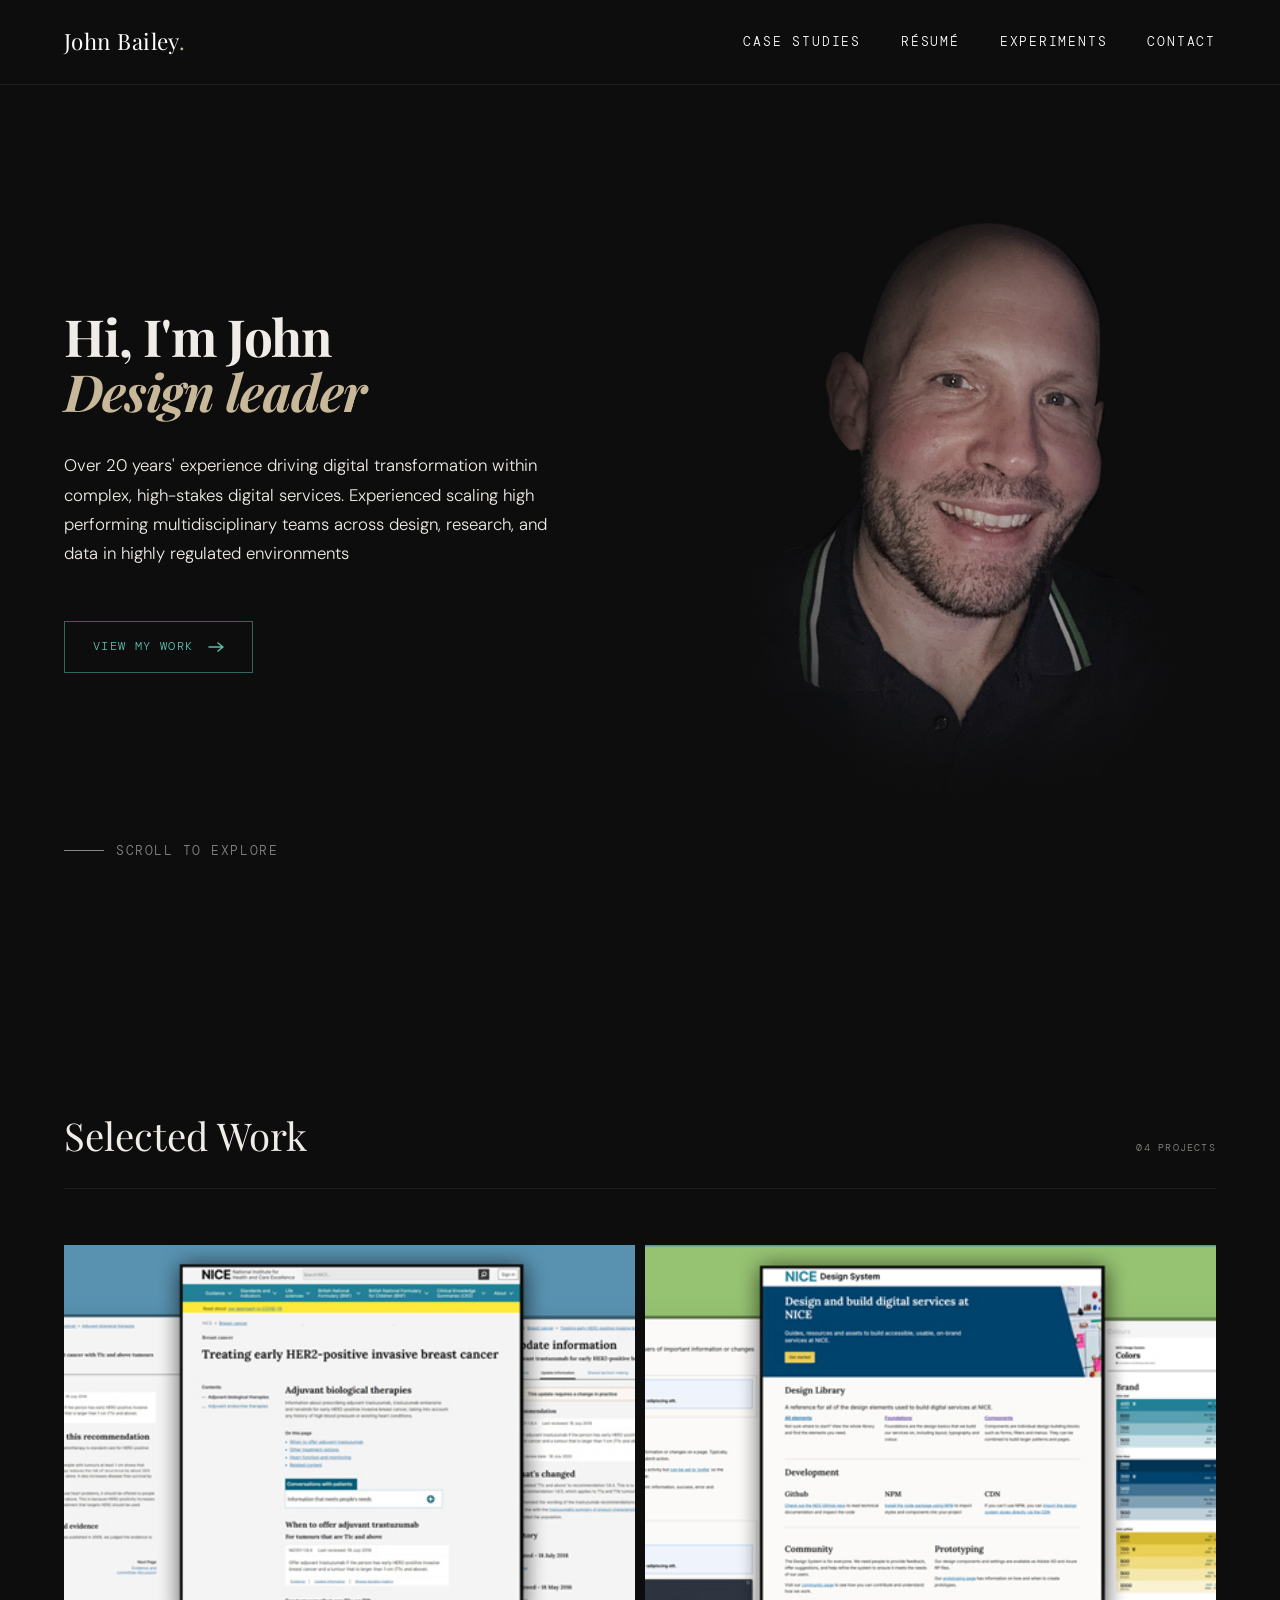
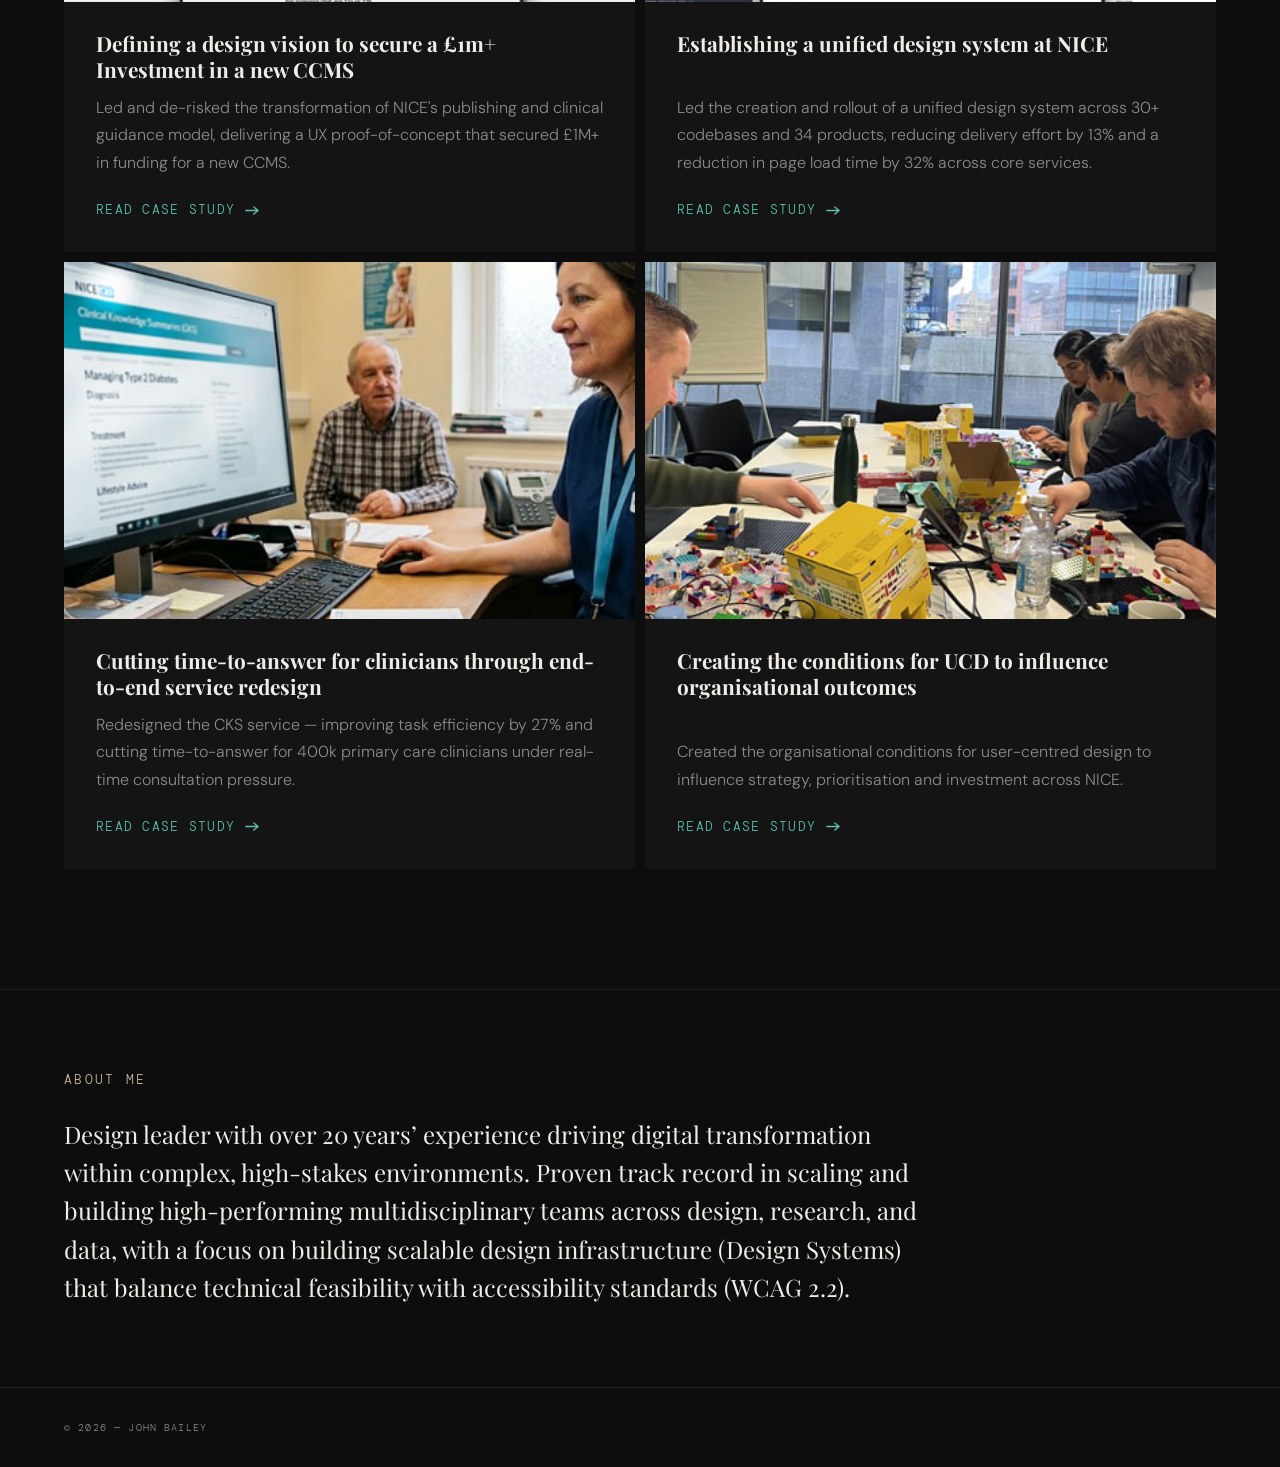
==== commit f510371c: "Update index.html" ====
--- a/index.html
+++ b/index.html
@@ -80,7 +80,7 @@
         
 
         <h1 class="hero-headline">
-          Hi, I'm John<br><em>Design and product leader</em>
+          Hi, I'm John<br><em>Design leader</em>
         </h1><!-- EDIT: your headline -->
 
         <p class="hero-sub">
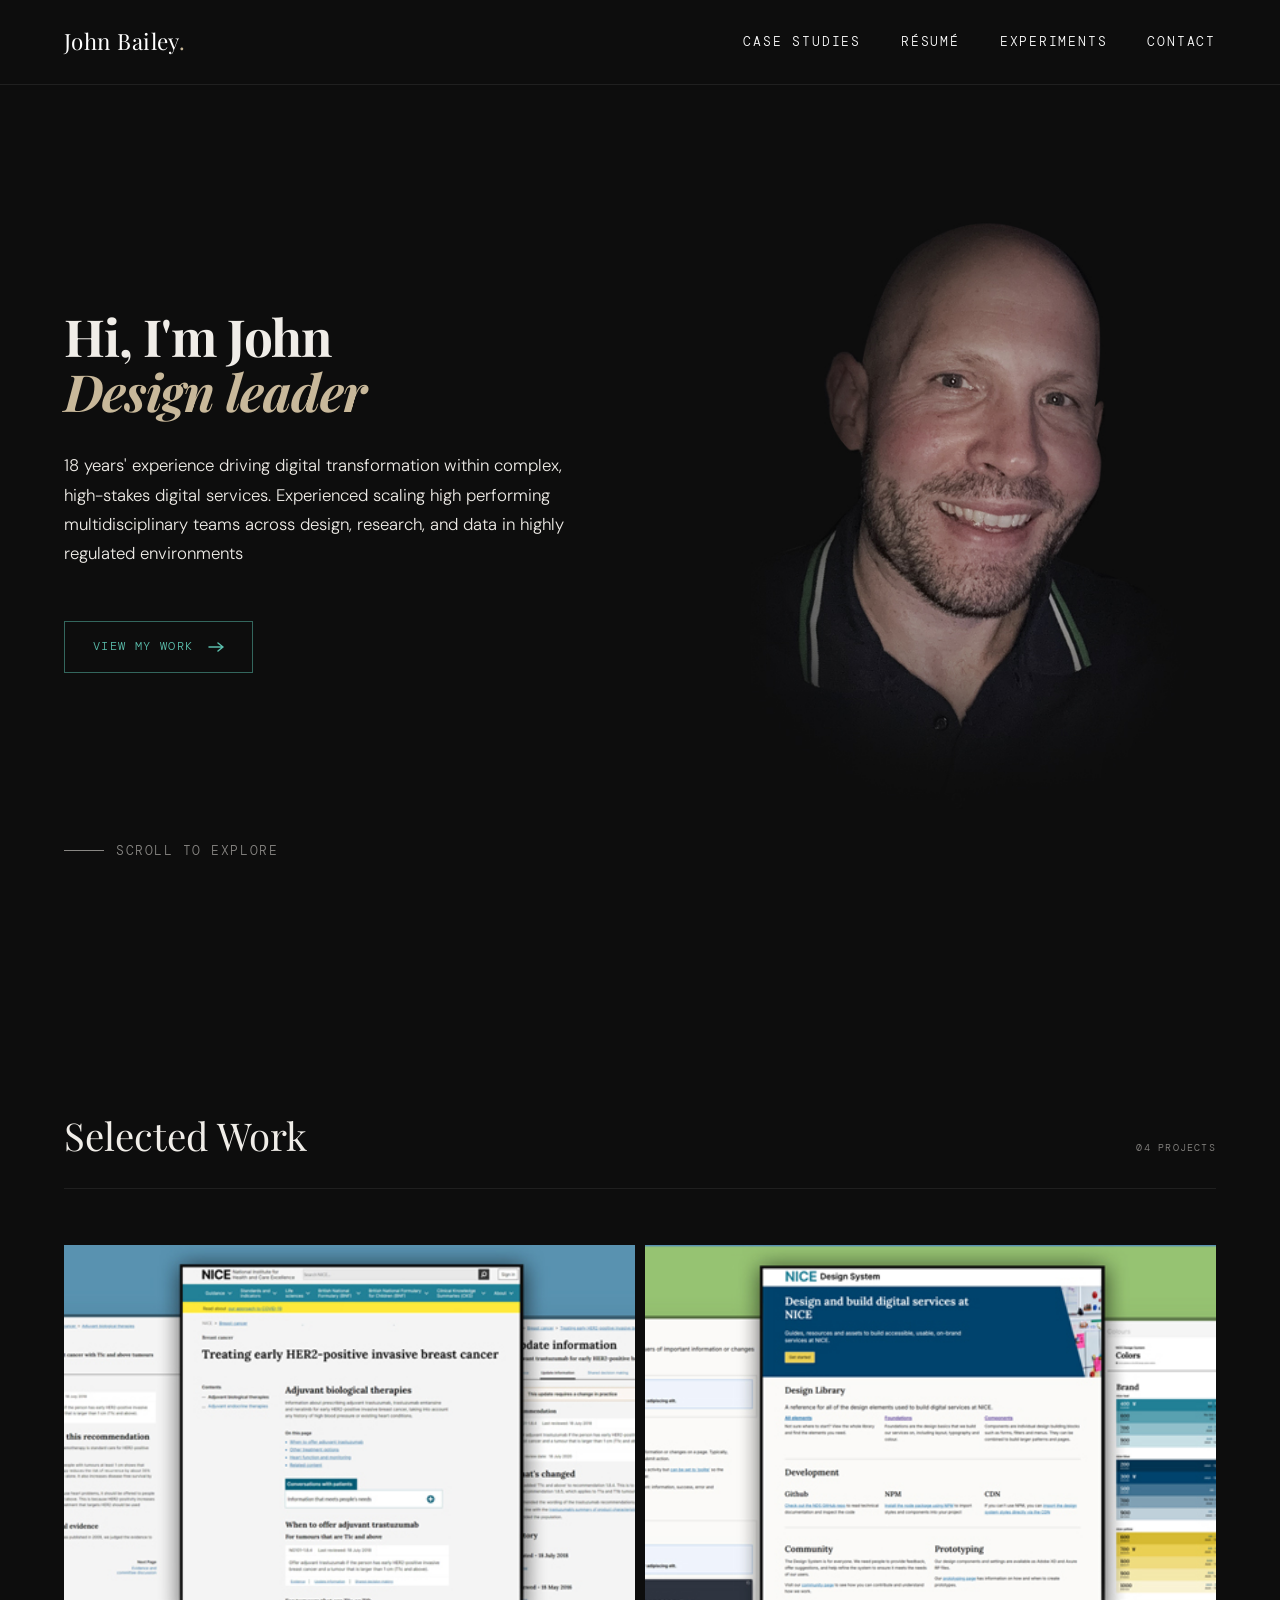
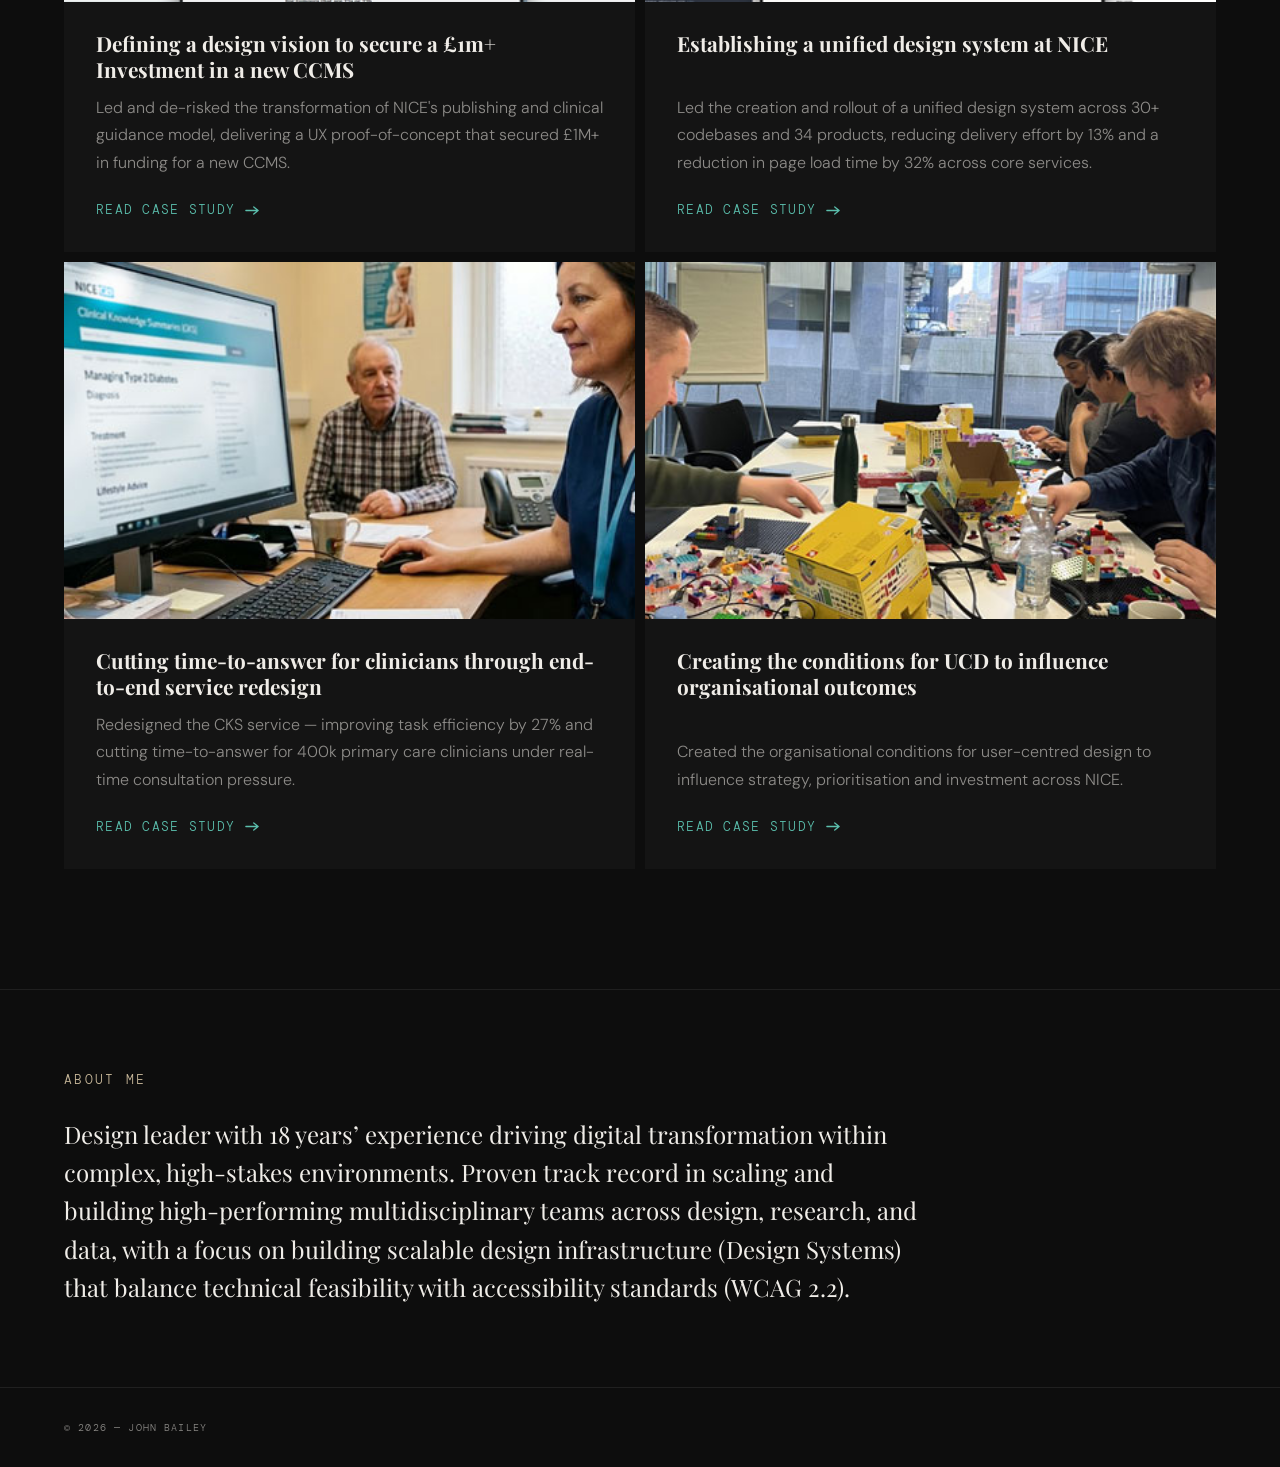
==== commit 4c27a832: "gfg" ====
--- a/index.html
+++ b/index.html
@@ -84,7 +84,7 @@
         </h1><!-- EDIT: your headline -->
 
         <p class="hero-sub">
-          Over 20 years' experience driving digital transformation within complex, high-stakes digital services. Experienced scaling high performing multidisciplinary teams across design, research, and data in highly regulated environments
+          18 years' experience driving digital transformation within complex, high-stakes digital services. Experienced scaling high performing multidisciplinary teams across design, research, and data in highly regulated environments
         </p><!-- EDIT: your one-liner -->
 
         <a href="cases.html" class="cta-btn">
@@ -226,7 +226,7 @@
       <div class="about-full">
         <div class="about-label">About me</div>
         <p class="about-text">
-          Design leader with over 20 years’ experience driving digital transformation within complex, high-stakes environments. Proven track record in scaling and building high-performing multidisciplinary teams across design, research, and data, with a focus on building scalable design infrastructure (Design Systems) that balance technical feasibility with accessibility standards (WCAG 2.2).
+          Design leader with 18 years’ experience driving digital transformation within complex, high-stakes environments. Proven track record in scaling and building high-performing multidisciplinary teams across design, research, and data, with a focus on building scalable design infrastructure (Design Systems) that balance technical feasibility with accessibility standards (WCAG 2.2).
         </p>
       </div>
     </div>
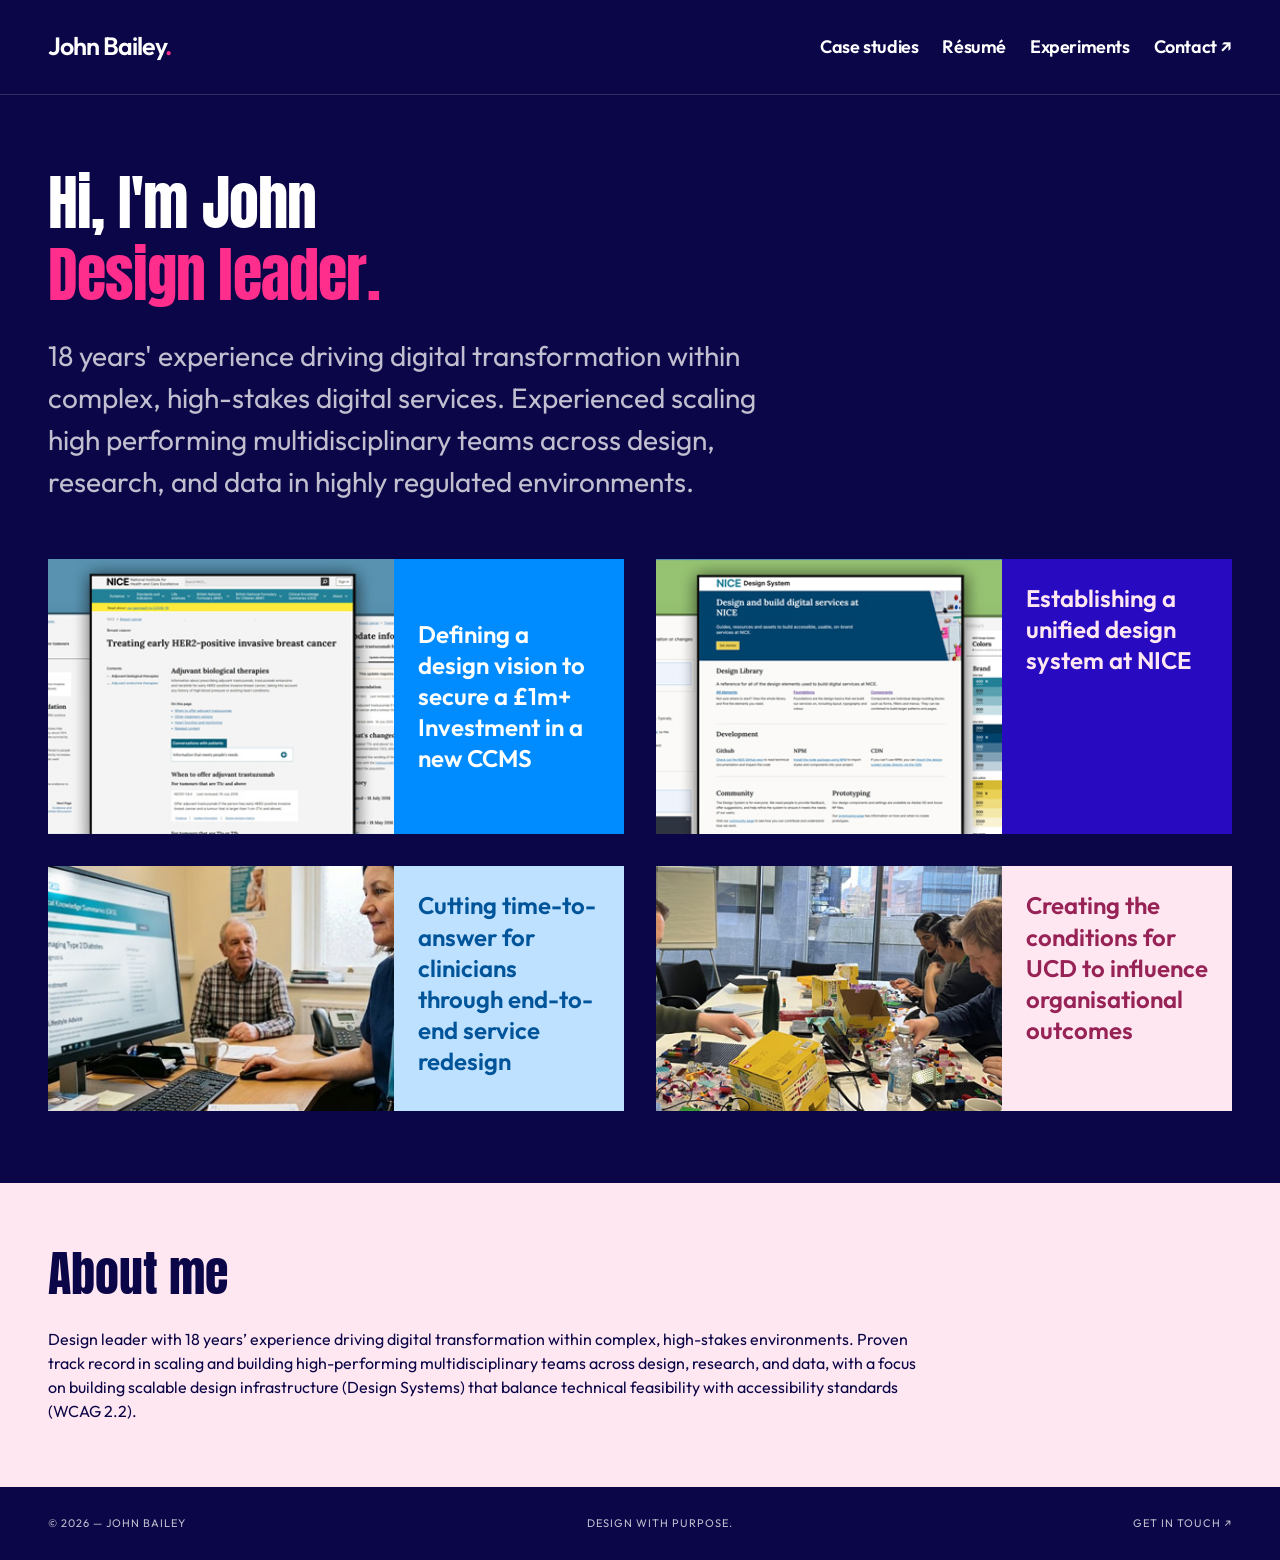
==== commit c63fbc57: "Adapt homepage to Portfolio DS tokens and approved layout" ====
--- a/index.html
+++ b/index.html
@@ -1,404 +1,40 @@
-<!DOCTYPE html>
+<!doctype html>
 <html lang="en">
 <head>
-  <meta charset="UTF-8" />
-  <meta name="viewport" content="width=device-width, initial-scale=1.0, viewport-fit=cover" />
+  <meta charset="utf-8">
+  <meta name="viewport" content="width=device-width, initial-scale=1, viewport-fit=cover">
   <title>John Bailey — Design and product leader</title>
-  <link rel="stylesheet" href="style.css" />
+  <meta name="description" content="John Bailey, design leader with 18 years’ experience building multidisciplinary teams and transforming complex digital services.">
+  <link rel="preconnect" href="https://fonts.googleapis.com">
+  <link rel="preconnect" href="https://fonts.gstatic.com" crossorigin>
+  <link href="https://fonts.googleapis.com/css2?family=Anton&family=Outfit:wght@400;500;600&display=swap" rel="stylesheet">
+  <link rel="stylesheet" href="tokens.css">
+  <link rel="stylesheet" href="homepage.css">
 </head>
 <body>
-
-<nav>
-  <div class="nav-inner">
-    <a href="index.html" class="nav-logo">John Bailey<span>.</span></a>
-    <button class="nav-toggle" aria-label="Toggle menu" aria-expanded="false">
-      <span></span><span></span><span></span>
-    </button>
-    <div class="nav-links">
-      <a href="cases.html" class="nav-link ">Case Studies</a>
-      <a href="resume.html" class="nav-link ">Résumé</a>
-      <a href="experiments.html" class="nav-link ">Experiments</a>
-      <a href="contact.html" class="nav-link ">Contact</a>
-    </div>
+<a class="skip-link" href="#main-content">Skip to content</a>
+<div id="jb-preview">
+  <div class="jb-page">
+    <header class="jb-header">
+      <a class="jb-logo" href="index.html">John Bailey<span>.</span></a>
+      <nav aria-label="Main navigation"><a href="cases.html">Case studies</a><a href="resume.html">Résumé</a><a href="experiments.html">Experiments</a><a href="contact.html">Contact ↗</a></nav>
+    </header>
+    <main id="main-content">
+      <section class="jb-hero">
+        <div class="jb-intro"><h1>Hi, I'm John<br><span>Design leader.</span></h1><p>18 years' experience driving digital transformation within complex, high-stakes digital services. Experienced scaling high performing multidisciplinary teams across design, research, and data in highly regulated environments.</p></div>
+      </section>
+      <section class="jb-work" id="jb-work" aria-label="Case studies">
+        <div class="jb-projects">
+          <a class="jb-project" href="cases/ccmsvision.html"><div class="jb-project-media"><img class="jb-project-image" loading="lazy" decoding="async" src="images/home-ccms.jpg" alt="NICE content management design vision" width="423" height="264"></div><div class="jb-project-info jb-panel-pink"><h3>Defining a design vision to secure a £1m+ Investment in a new CCMS</h3></div></a>
+          <a class="jb-project" href="cases/design-system.html"><div class="jb-project-media"><img class="jb-project-image" loading="lazy" decoding="async" src="images/home-ds2.jpg" alt="NICE unified design system" width="423" height="264"></div><div class="jb-project-info jb-panel-purple"><h3>Establishing a unified design system at NICE</h3></div></a>
+          <a class="jb-project" href="cases/cks-redesign.html"><div class="jb-project-media"><img class="jb-project-image" loading="lazy" decoding="async" src="images/home-cks.jpg" alt="Clinical Knowledge Summaries service redesign" width="423" height="264"></div><div class="jb-project-info jb-panel-blue"><h3>Cutting time-to-answer for clinicians through end-to-end service redesign</h3></div></a>
+          <a class="jb-project" href="cases/ucdteam.html"><div class="jb-project-media"><img class="jb-project-image" loading="lazy" decoding="async" src="images/home-team.jpg" alt="User-centred design team at NICE" width="423" height="264"></div><div class="jb-project-info jb-panel-light"><h3>Creating the conditions for UCD to influence organisational outcomes</h3></div></a>
+        </div>
+      </section>
+      <section class="jb-about"><div><h2>About me</h2><p>Design leader with 18 years’ experience driving digital transformation within complex, high-stakes environments. Proven track record in scaling and building high-performing multidisciplinary teams across design, research, and data, with a focus on building scalable design infrastructure (Design Systems) that balance technical feasibility with accessibility standards (WCAG 2.2).</p></div></section>
+    </main>
+    <footer><span>© 2026 — John Bailey</span><span>Design with purpose.</span><a href="contact.html">Get in touch ↗</a></footer>
   </div>
-</nav>
-
-<script>
-(function () {
-  /* ── Hamburger toggle ── */
-  var toggle = document.querySelector('.nav-toggle');
-  var links  = document.querySelector('.nav-links');
-  if (toggle) {
-    toggle.addEventListener('click', function () {
-      var open = links.classList.toggle('open');
-      toggle.classList.toggle('open', open);
-      toggle.setAttribute('aria-expanded', String(open));
-      document.body.style.overflow = open ? 'hidden' : '';
-    });
-    links.querySelectorAll('.nav-link').forEach(function (l) {
-      l.addEventListener('click', function () {
-        links.classList.remove('open');
-        toggle.classList.remove('open');
-        toggle.setAttribute('aria-expanded', 'false');
-        document.body.style.overflow = '';
-      });
-    });
-  }
-
-  /*
-   * ── Nav-height sync ──────────────────────────────────────────────────────
-   * Reads the nav's actual rendered height (which already includes
-   * env(safe-area-inset-top) because the nav has padding-top for it).
-   * Writes that value into --nav-height on :root so body padding-top
-   * always matches exactly, on every device and orientation.
-   */
-  function syncNavHeight() {
-    var h = document.querySelector('nav').offsetHeight;
-    document.documentElement.style.setProperty('--nav-height', h + 'px');
-  }
-  syncNavHeight();
-  window.addEventListener('resize', syncNavHeight);
-  /* Re-sync after fonts load — web fonts can change the logo height */
-  if (document.fonts && document.fonts.ready) {
-    document.fonts.ready.then(syncNavHeight);
-  }
-})();
-</script>
-
-<main>
-
-  <!-- ============================================================
-       HERO SECTION
-       Edit: headline, sub-heading, your role
-       To add your photo: replace the .photo-placeholder div with:
-       <img src="images/your-photo.jpg" alt="Your Name" class="hero-photo" />
-       ============================================================ -->
-  <section class="hero">
-    <div class="hero-inner">
-      <div class="hero-left">
-
-        
-
-        <h1 class="hero-headline">
-          Hi, I'm John<br><em>Design leader</em>
-        </h1><!-- EDIT: your headline -->
-
-        <p class="hero-sub">
-          18 years' experience driving digital transformation within complex, high-stakes digital services. Experienced scaling high performing multidisciplinary teams across design, research, and data in highly regulated environments
-        </p><!-- EDIT: your one-liner -->
-
-        <a href="cases.html" class="cta-btn">
-          View my work
-          <svg width="16" height="10" viewBox="0 0 16 10" fill="none">
-            <path d="M1 5h14M10 1l5 4-5 4" stroke="currentColor" stroke-width="1.5" stroke-linecap="round" stroke-linejoin="round"/>
-          </svg>
-        </a>
-
-        <div class="scroll-hint">
-          <span class="scroll-line"></span>
-          Scroll to explore
-        </div>
-
-      </div>
-
-      <div class="hero-right">
-    
-           <img src="images/profile2.jpg" alt="John Bailey photo" class="hero-photo" />
-
-       
-    </div>
-  </section>
-
-  <!-- ============================================================
-       SELECTED WORK — 4 cards, each with image preview
-       Edit: update href, tags, title, desc for each card
-       To add a preview image, replace .card-img-placeholder with:
-       <img src="images/project-preview.jpg" alt="Project" class="card-img" />
-       To add a 5th card: duplicate a .case-card block and update it
-       ============================================================ -->
-  <section class="work-section">
-    <div class="work-inner">
-      <div class="work-header">
-        <h2 class="work-title">Selected Work</h2>
-        <span class="work-count">04 Projects</span><!-- EDIT: update if you add/remove cards -->
-      </div>
-
-      <div class="cases-grid">
-
-
-<!-- CARD 0 — duplicate this block to add more projects -->
-        <a href="cases/ccmsvision.html" class="case-card"><!-- EDIT: href -->
-          <div class="card-img-wrap">
-          <img src="images/home-ccms.jpg" alt="team  case study example scene" class="card-img" /> 
-            <div class="card-img-placeholder">
-              <div class="placeholder-pattern"></div>
-              <span class="placeholder-label">Project preview</span>
-            </div>
-          </div>
-          <div class="card-body">
-            <h3 class="card-title">Defining a design vision to secure a £1m+ Investment in a new CCMS </h3><!-- EDIT -->
-            <p class="card-desc">Led and de-risked the transformation of NICE's publishing and clinical guidance model, delivering a UX proof-of-concept that secured £1M+ in funding for a new CCMS.</p><!-- EDIT -->
-            <div class="card-arrow">
-              Read case study
-              <svg width="14" height="9" viewBox="0 0 16 10" fill="none">
-                <path d="M1 5h14M10 1l5 4-5 4" stroke="currentColor" stroke-width="1.5" stroke-linecap="round" stroke-linejoin="round"/>
-              </svg>
-            </div>
-          </div>
-        </a>
-
-
-        <!-- CARD 1 -->
-        <a href="cases/design-system.html" class="case-card">
-          <div class="card-img-wrap">
-           <img src="images/home-ds2.jpg" alt="design system case study example scene" class="card-img" /> 
-            <div class="card-img-placeholder">
-              <div class="placeholder-pattern"></div>
-              <span class="placeholder-label">Project preview</span>
-            </div>
-          </div>
-          <div class="card-body">
-            <h3 class="card-title">Establishing a unified design system at NICE</h3><!-- EDIT -->
-            <p class="card-desc">Led the creation and rollout of a unified design system across 30+ codebases and 34 products, reducing delivery effort by 13% and a reduction in page load time by 32% across core services. </p><!-- EDIT -->
-            <div class="card-arrow">
-              Read case study
-              <svg width="14" height="9" viewBox="0 0 16 10" fill="none">
-                <path d="M1 5h14M10 1l5 4-5 4" stroke="currentColor" stroke-width="1.5" stroke-linecap="round" stroke-linejoin="round"/>
-              </svg>
-            </div>
-          </div>
-        </a>
-
-        <!-- CARD 2 -->
-        <a href="cases/cks-redesign.html" class="case-card">
-          <div class="card-img-wrap">
-         <img src="images/home-cks.jpg" alt="cks case study example scene" class="card-img" /> 
-            <div class="card-img-placeholder">
-              <div class="placeholder-pattern"></div>
-              <span class="placeholder-label">Project preview</span>
-            </div>
-          </div>
-          <div class="card-body">
-            <h3 class="card-title">Cutting time-to-answer for clinicians through end-to-end service redesign</h3><!-- EDIT -->
-            <p class="card-desc">Redesigned the CKS service  — improving task efficiency by 27% and cutting time-to-answer for 400k primary care clinicians under real-time consultation pressure. </p><!-- EDIT -->
-            <div class="card-arrow">
-              Read case study
-              <svg width="14" height="9" viewBox="0 0 16 10" fill="none">
-                <path d="M1 5h14M10 1l5 4-5 4" stroke="currentColor" stroke-width="1.5" stroke-linecap="round" stroke-linejoin="round"/>
-              </svg>
-            </div>
-          </div>
-        </a>
-
-        <!-- CARD 3 -->
-        <a href="cases/ucdteam.html" class="case-card">
-          <div class="card-img-wrap">
-            <img src="images/home-team.jpg" alt="team  case study example scene" class="card-img" /> 
-            <div class="card-img-placeholder">
-              <div class="placeholder-pattern"></div>
-              <span class="placeholder-label">Project preview</span>
-            </div>
-          </div>
-          <div class="card-body">
-            <h3 class="card-title">Creating the conditions for UCD to influence organisational outcomes</h3><!-- EDIT -->
-            <p class="card-desc">Created the organisational conditions for user-centred design to influence strategy, prioritisation and investment across NICE.</p><!-- EDIT -->
-            <div class="card-arrow">
-              Read case study
-              <svg width="14" height="9" viewBox="0 0 16 10" fill="none">
-                <path d="M1 5h14M10 1l5 4-5 4" stroke="currentColor" stroke-width="1.5" stroke-linecap="round" stroke-linejoin="round"/>
-              </svg>
-            </div>
-          </div>
-        </a>
-
-        
-
-      </div>
-    </div>
-  </section>
-
-  <!-- ============================================================
-       ABOUT STRIP
-       Edit: your about text and stats
-       ============================================================ -->
-  <div class="about-strip">
-    <div class="about-inner">
-      <div class="about-full">
-        <div class="about-label">About me</div>
-        <p class="about-text">
-          Design leader with 18 years’ experience driving digital transformation within complex, high-stakes environments. Proven track record in scaling and building high-performing multidisciplinary teams across design, research, and data, with a focus on building scalable design infrastructure (Design Systems) that balance technical feasibility with accessibility standards (WCAG 2.2).
-        </p>
-      </div>
-    </div>
-  </div>
-
-</main>
-
-<footer>
-  <div class="footer-inner">
-    <p>© 2026 — John Bailey</p>
-  </div>
-</footer>
-
-<style>
-  /* ---- Hero ---- */
-  .hero { min-height: 100vh;  }
-  .hero-inner {
-    max-width: 1920px; margin: 0 auto;
-    display: grid; grid-template-columns: 1fr 1fr;
-    min-height: calc(100vh - 88px);
-  }
-  .hero-left {
-    display: flex; flex-direction: column; justify-content: center;
-    padding: 80px 56px 80px 64px; position: relative;
-  }
-  .hero-eyebrow {
-    font-family: var(--mono); font-size: 0.68rem; letter-spacing: 0.18em;
-    text-transform: uppercase; color: var(--accent); margin-bottom: 28px;
-    display: flex; align-items: center; gap: 14px;
-  }
-  .hero-eyebrow::before { content: ''; flex-shrink: 0; width: 28px; height: 1px; background: var(--accent); }
-  .hero-headline {
-    font-family: var(--serif); font-size: clamp(2.4rem, 4vw, 4rem);
-    font-weight: 700; line-height: 1.08; letter-spacing: -0.02em; margin-bottom: 32px;
-  }
-  .hero-headline em { font-style: italic; color: var(--accent); }
-  .hero-sub { font-size: 1.05rem; color: #f0ede8;; max-width: 500px; line-height: 1.75; margin-bottom: 52px; }
-  .cta-btn {
-    display: inline-flex; align-items: center; gap: 14px;
-    font-family: var(--mono); font-size: 0.72rem; letter-spacing: 0.12em;
-    text-transform: uppercase; color: var(--pop);
-    border: 1px solid var(--pop-dim); padding: 16px 28px;
-    transition: all 0.3s var(--ease); width: fit-content;
-  }
-  .cta-btn:hover { border-color: var(--pop); color: var(--text); background: var(--pop-glow); }
-  .cta-btn:hover svg { transform: translateX(5px); }
-  .cta-btn svg { transition: transform 0.3s var(--ease); }
-  .scroll-hint {
-    position: absolute; bottom: 36px; left: 64px;
-    display: flex; align-items: center; gap: 12px;
-    font-family: var(--mono); font-size: 0.8rem; letter-spacing: 0.12em;
-    text-transform: uppercase; color: var(--text-dim);
-  }
-  .scroll-line { width: 40px; height: 1px; background: var(--text-dim); position: relative; overflow: hidden; }
-  .scroll-line::after {
-    content: ''; position: absolute; left: -100%; top: 0;
-    width: 100%; height: 100%; background: var(--accent);
-    animation: scrollAnim 2s var(--ease) infinite;
-  }
-  @keyframes scrollAnim { 0%,100%{left:-100%} 50%{left:100%} }
-
-  .hero-right { background: var(--bg-2); display: flex; align-items: center; justify-content: center; position: relative; overflow: hidden; }
-  .photo-placeholder {
-    width: 100%; height: 100%;
-    display: flex; flex-direction: column; align-items: center; justify-content: center; gap: 16px;
-    background: linear-gradient(160deg, #1c1a17 0%, #0f0f0f 100%); position: relative;
-  }
-  .photo-placeholder::before {
-    content: ''; position: absolute; inset: 0;
-    background: radial-gradient(ellipse 60% 60% at 50% 40%, rgba(200,184,154,0.07) 0%, transparent 70%);
-  }
-  .photo-silhouette {
-    width: 220px; height: 320px;
-    background: linear-gradient(180deg, rgba(200,184,154,0.14) 0%, rgba(200,184,154,0.04) 100%);
-    border-radius: 110px 110px 0 0;
-    display: flex; align-items: center; justify-content: center; position: relative; z-index: 1;
-  }
-  .photo-label { font-family: var(--mono); font-size: 0.62rem; letter-spacing: 0.1em; text-transform: uppercase; color: var(--text-dim); position: relative; z-index: 1; }
-  .hero-photo { width: 100%; height: 100%; object-fit: cover; }
-  .photo-tag {
-    position: absolute; top: 28px; right: 28px;
-    font-family: var(--mono); font-size: 0.58rem; letter-spacing: 0.1em;
-    color: var(--text-dim); text-transform: uppercase; border: 1px solid var(--border); padding: 7px 13px;
-  }
-
-  /* ---- Work section ---- */
-  .work-section { padding: 120px 0; }
-  .work-inner { max-width: 1920px; margin: 0 auto; padding: 0 64px; }
-  .work-header {
-    display: flex; align-items: baseline; justify-content: space-between;
-    margin-bottom: 56px; border-bottom: 1px solid var(--border); padding-bottom: 22px;
-  }
-  .work-title { font-family: var(--serif); font-size: 2.4rem; font-weight: 400; }
-  .work-count { font-family: var(--mono); font-size: 0.65rem; letter-spacing: 0.12em; text-transform: uppercase; color: var(--text-muted); }
-
-  /* 4-column grid, collapses to 2 then 1 */
-  .cases-grid {
-    display: grid; grid-template-columns: repeat(4, 1fr);
-    gap: 10px; background: transparent;
-    border: none;
-  }
-  .case-card {
-    background: var(--bg-2); display: flex; flex-direction: column;
-    transition: background 0.4s var(--ease); position: relative;
-  }
-  .case-card::after {
-    content: ''; position: absolute; inset: 0;
-    background: linear-gradient(160deg, var(--pop-glow) 0%, transparent 55%);
-    opacity: 0; transition: opacity 0.4s; pointer-events: none;
-  }
-  .case-card:hover { background: var(--bg-3); }
-  .case-card:hover::after { opacity: 1; }
-  .case-card:hover .card-arrow { gap: 14px; }
-
-  /* Image preview */
-  .card-img-wrap { width: 100%; aspect-ratio: 16 / 10; overflow: hidden; position: relative; flex-shrink: 0; }
-  .card-img { width: 100%; height: 100%; object-fit: cover; transition: transform 0.6s var(--ease); display: block; }
-  .case-card:hover .card-img { transform: scale(1.04); }
-  .card-img-placeholder { width: 100%; height: 100%; background: var(--bg-3); display: flex; align-items: center; justify-content: center; position: relative; overflow: hidden; }
-  .placeholder-pattern {
-    position: absolute; inset: 0;
-    background: repeating-linear-gradient(-45deg, transparent, transparent 24px, rgba(255,255,255,0.018) 24px, rgba(255,255,255,0.018) 25px);
-  }
-  .placeholder-label { font-family: var(--mono); font-size: 0.6rem; letter-spacing: 0.12em; text-transform: uppercase; color: var(--text-dim); border: 1px solid var(--border); padding: 8px 16px; position: relative; z-index: 1; }
-
-  /* Card body */
-  .card-body { padding: 28px 32px 32px; display: flex; flex-direction: column; flex: 1; }
-  .card-meta { display: flex; align-items: center; gap: 12px; margin-bottom: 16px; flex-wrap: wrap; }
-  .card-num { font-family: var(--mono); font-size: 0.6rem; letter-spacing: 0.15em; color: var(--text-dim); text-transform: uppercase; flex-shrink: 0; }
-  .card-title { font-family: var(--serif); font-size: 1.3rem; font-weight: 700; line-height: 1.25; margin-bottom: 12px; flex: 1; }
-  .card-desc { font-size: 1rem; color: var(--text-muted); line-height: 1.7; margin-bottom: 24px; }
-  .card-arrow {
-    display: inline-flex; align-items: center; gap: 10px;
-    font-family: var(--mono); font-size: 0.8rem; letter-spacing: 0.1em;
-    text-transform: uppercase; color: var(--pop);
-    transition: gap 0.3s var(--ease); margin-top: auto;
-  }
-
-  /* ---- About strip ---- */
-  .about-strip { border-top: 1px solid var(--border); }
-  .about-inner { max-width: 1920px; margin: 0 auto; }
-  .about-full { padding: 80px 64px; }
-  .about-label { font-family: var(--mono); font-size: 0.8rem; letter-spacing: 0.18em; text-transform: uppercase; color: var(--accent); margin-bottom: 24px; }
-  .about-text { font-family: var(--serif); font-size: 1.5rem; font-weight: 400; line-height: 1.6; max-width: 860px; }
-  .about-text em { font-style: italic; color: var(--accent); }
-
-  /* ---- Responsive ---- */
-  @media (max-width: 1280px) {
-    .cases-grid { grid-template-columns: repeat(2, 1fr); }
-  }
-  @media (max-width: 900px) {
-    .hero-inner { grid-template-columns: 1fr; }
-    .hero-left { padding: 40px 24px 60px; }
-    .hero-right { min-height: 380px; }
-    .scroll-hint { left: 24px; }
-    .work-section { padding: 80px 0; }
-    .work-inner { padding: 0 24px; }
-    .cases-grid { grid-template-columns: 1fr; }
-    .about-full { padding: 60px 24px; }
-  }
-  @media (max-width: 640px) {
-    
-    .hero-left { padding: 40px 20px 48px; }
-    .hero-headline { font-size: clamp(2rem, 8vw, 2.8rem); }
-    .hero-right { min-height: 280px; }
-    .scroll-hint { display: none; }
-    .work-inner { padding: 0 20px; }
-    .card-body { padding: 20px 20px 24px; }
-    .about-full { padding: 48px 20px; }
-    .about-text { font-size: 1.2rem; }
-  }
-</style>
-
+</div>
 </body>
 </html>
--- a/tokens.css
+++ b/tokens.css
@@ -0,0 +1,102 @@
+/* Portfolio DS: verified Figma snapshot, 2 October 2026.
+ * Name mapping: Colour base / Blue/Default -> --blue-default.
+ * Explicit export, not a live Figma connection. See DESIGN-SYSTEM.md. */
+:root {
+  --pink-50: #FFF5F9;
+  --pink-100: #FFE7F2;
+  --pink-200: #FECCE2;
+  --pink-300: #FEA8CE;
+  --pink-400: #FD85BA;
+  --pink-500: #FD5FA5;
+  --pink-default: #FC3A90;
+  --pink-700: #CA2E73;
+  --pink-800: #972356;
+  --pink-900: #65173A;
+  --neutral-black: #000000;
+  --neutral-800: #1C1C1C;
+  --neutral-700: #393939;
+  --neutral-default: #555555;
+  --neutral-500: #717171;
+  --neutral-400: #8E8E8E;
+  --neutral-300: #AAAAAA;
+  --neutral-200: #C6C6C6;
+  --neutral-100: #E3E3E3;
+  --neutral-white: #FFFFFF;
+  --indigo-50: #F3F3F6;
+  --indigo-100: #E2E1E9;
+  --indigo-200: #C0BECF;
+  --indigo-300: #9491AE;
+  --indigo-400: #68658D;
+  --indigo-500: #39356A;
+  --indigo-default: #0B0647;
+  --indigo-700: #090539;
+  --indigo-800: #07042B;
+  --indigo-900: #04021C;
+  --purple-50: #F4F3FC;
+  --purple-100: #E5E2F7;
+  --purple-200: #C7BFEF;
+  --purple-300: #A193E3;
+  --purple-400: #7A67D8;
+  --purple-500: #5139CC;
+  --purple-default: #280AC0;
+  --purple-700: #20089A;
+  --purple-800: #180673;
+  --purple-900: #10044D;
+  --blue-50: #F2F9FF;
+  --blue-100: #E0F1FF;
+  --blue-200: #BDE1FF;
+  --blue-300: #8FCCFF;
+  --blue-400: #61B8FF;
+  --blue-500: #30A2FF;
+  --blue-default: #008CFF;
+  --blue-700: #0070CC;
+  --blue-800: #005499;
+  --blue-900: #003866;
+  --yellow-600: #FFC300;
+  --status-success-base: #15803D;
+  --status-success-tint: #F0FDF4;
+  --status-warning-base: #B45309;
+  --status-warning-tint: #FFFBEB;
+  --status-error-base: #DC2626;
+  --status-error-tint: #FEF2F2;
+  --status-information-base: #0369A1;
+  --status-information-tint: #F0F9FF;
+  --scale-0: 0px;
+  --scale-1: 1px;
+  --scale-50: 2px;
+  --scale-100: 4px;
+  --scale-200: 8px;
+  --scale-300: 12px;
+  --scale-400: 16px;
+  --scale-500: 20px;
+  --scale-600: 24px;
+  --scale-700: 28px;
+  --scale-800: 32px;
+  --scale-900: 36px;
+  --scale-1000: 40px;
+  --scale-1100: 48px;
+  --scale-1200: 52px;
+  --scale-1300: 64px;
+  --font-heading: 'Anton', sans-serif;
+  --font-text: 'Outfit', sans-serif;
+  --font-weight-regular: 400;
+  --font-weight-semibold: 600;
+
+  /* Homepage roles; separate from the unchanged Figma foundations. */
+  --home-accent: #FF2E8C; /* Approved preview variation of Pink/Default. */
+  --home-background: var(--indigo-default);
+  --home-text: var(--neutral-white);
+  --home-text-muted: var(--indigo-200);
+  --home-content-width: 1440px;
+  --home-padding: var(--scale-1100);
+  --home-gap: var(--scale-800);
+  --home-hero-size: 60px;
+  --home-hero-line: 72px;
+  --home-section-size: 48px;
+  --home-intro-size: var(--scale-700);
+  --home-card-size: var(--scale-600);
+  --home-body-size: var(--scale-400);
+  --home-card-feature-padding: 60px;
+  --home-section-gap: 72px;
+  --home-work-top: 56px;
+}
--- a/homepage.css
+++ b/homepage.css
@@ -0,0 +1,55 @@
+/* Homepage components consume tokens.css; legacy pages keep style.css. */
+*, *::before, *::after { box-sizing: border-box; }
+body { margin: 0; background: var(--home-background); color: var(--home-text); font: var(--font-weight-regular) var(--home-body-size)/1.5 var(--font-text); }
+a { color: inherit; text-decoration: none; }
+a:focus-visible { outline: 3px solid var(--home-accent); outline-offset: 5px; }
+h1, h2, h3, p { margin: 0; }
+.skip-link { position: absolute; top: 8px; left: 8px; transform: translateY(-200%); padding: 12px 20px; background: var(--neutral-white); color: var(--indigo-default); z-index: 10; }
+.skip-link:focus { transform: none; }
+.jb-page { width: 100%; }
+main, footer { max-width: var(--home-content-width); margin-inline: auto; }
+.jb-header { padding: var(--scale-700) max(var(--home-padding), calc((100% - var(--home-content-width)) / 2 + var(--home-padding))); display: flex; align-items: center; justify-content: space-between; gap: var(--scale-600); border-bottom: 1px solid color-mix(in srgb, var(--home-text) 16%, transparent); }
+.jb-logo { font-size: 25px; font-weight: var(--font-weight-semibold); letter-spacing: -1px; white-space: nowrap; }
+.jb-logo span, h1 span { color: var(--home-accent); }
+nav { display: flex; flex-wrap: wrap; gap: var(--scale-600); font-size: 18px; font-weight: var(--font-weight-semibold); letter-spacing: -.4px; }
+nav a:hover { color: var(--home-accent); }
+.jb-hero { padding: var(--home-section-gap) var(--home-padding) 0; }
+.jb-intro { max-width: 760px; }
+h1 { font: var(--font-weight-regular) var(--home-hero-size)/var(--home-hero-line) var(--font-heading); letter-spacing: -.8px; }
+.jb-intro p { margin-top: var(--scale-600); font-size: var(--home-intro-size); line-height: 1.5; color: var(--home-text-muted); }
+.jb-work { padding: var(--home-work-top) var(--home-padding) var(--home-section-gap); }
+.jb-projects { display: grid; grid-template-columns: repeat(2, minmax(0, 1fr)); gap: var(--home-gap); }
+.jb-project { display: grid; grid-template-columns: minmax(0, 3fr) minmax(0, 2fr); min-width: 0; }
+.jb-project-media { overflow: hidden; min-width: 0; position: relative; min-height: 245px; }
+.jb-project-image { display: block; position: absolute; inset: 0; width: 100%; height: 100%; object-fit: cover; transition: transform .45s cubic-bezier(.2,.65,.3,1); }
+.jb-project-info { padding: var(--scale-600); min-width: 0; background: var(--card-background); color: var(--card-heading); transition: background-color .35s ease; }
+.jb-panel-pink { --card-background: var(--blue-default); --card-heading: var(--neutral-white); --card-hover: color-mix(in srgb, var(--blue-default) 88%, var(--indigo-default)); padding-block: var(--home-card-feature-padding); }
+.jb-panel-purple { --card-background: var(--purple-default); --card-heading: var(--pink-100); --card-hover: color-mix(in srgb, var(--purple-default) 88%, var(--indigo-default)); }
+.jb-panel-blue { --card-background: var(--blue-200); --card-heading: var(--blue-800); --card-hover: color-mix(in srgb, var(--blue-200) 80%, var(--neutral-white)); }
+.jb-panel-light { --card-background: var(--pink-100); --card-heading: var(--pink-800); --card-hover: color-mix(in srgb, var(--pink-100) 65%, var(--neutral-white)); }
+.jb-project h3 { font: var(--font-weight-semibold) var(--home-card-size)/1.3 var(--font-text); overflow-wrap: break-word; }
+.jb-project:focus-visible .jb-project-info { background: var(--card-hover); }
+.jb-project:focus-visible h3 { text-decoration: underline; text-underline-offset: 5px; }
+.jb-about { padding: var(--scale-1300) var(--home-padding); background: var(--pink-100); color: var(--indigo-default); }
+.jb-about > div { max-width: 880px; }
+h2 { font: var(--font-weight-regular) var(--home-section-size)/1.16 var(--font-heading); }
+.jb-about p { margin-top: var(--scale-600); }
+footer { padding: var(--scale-700) var(--home-padding); display: flex; justify-content: space-between; flex-wrap: wrap; gap: var(--scale-500); font-size: 11px; text-transform: uppercase; letter-spacing: 1px; color: var(--home-text-muted); }
+@media (hover: hover) and (pointer: fine) {
+  .jb-project:hover .jb-project-image { transform: scale(1.045); }
+  .jb-project:hover .jb-project-info { background: var(--card-hover); }
+}
+/* Breakpoints are website layout decisions, not Figma device-size variables. */
+@media (max-width: 1000px) { .jb-projects { grid-template-columns: 1fr; } }
+@media (max-width: 650px) {
+  :root { --home-padding: var(--scale-600); --home-hero-size: 48px; --home-hero-line: 56px; --home-section-size: 40px; }
+  .jb-header { align-items: flex-start; flex-direction: column; gap: var(--scale-500); padding-inline: var(--home-padding); }
+  nav { gap: var(--scale-400); }
+  .jb-hero { padding-top: var(--scale-1000); }
+  .jb-project { grid-template-columns: 1fr; }
+  .jb-project-media { min-height: 0; aspect-ratio: 423 / 264; }
+}
+@media (prefers-reduced-motion: reduce) {
+  .jb-project-image, .jb-project-info { transition: none; }
+  .jb-project:hover .jb-project-image { transform: none; }
+}
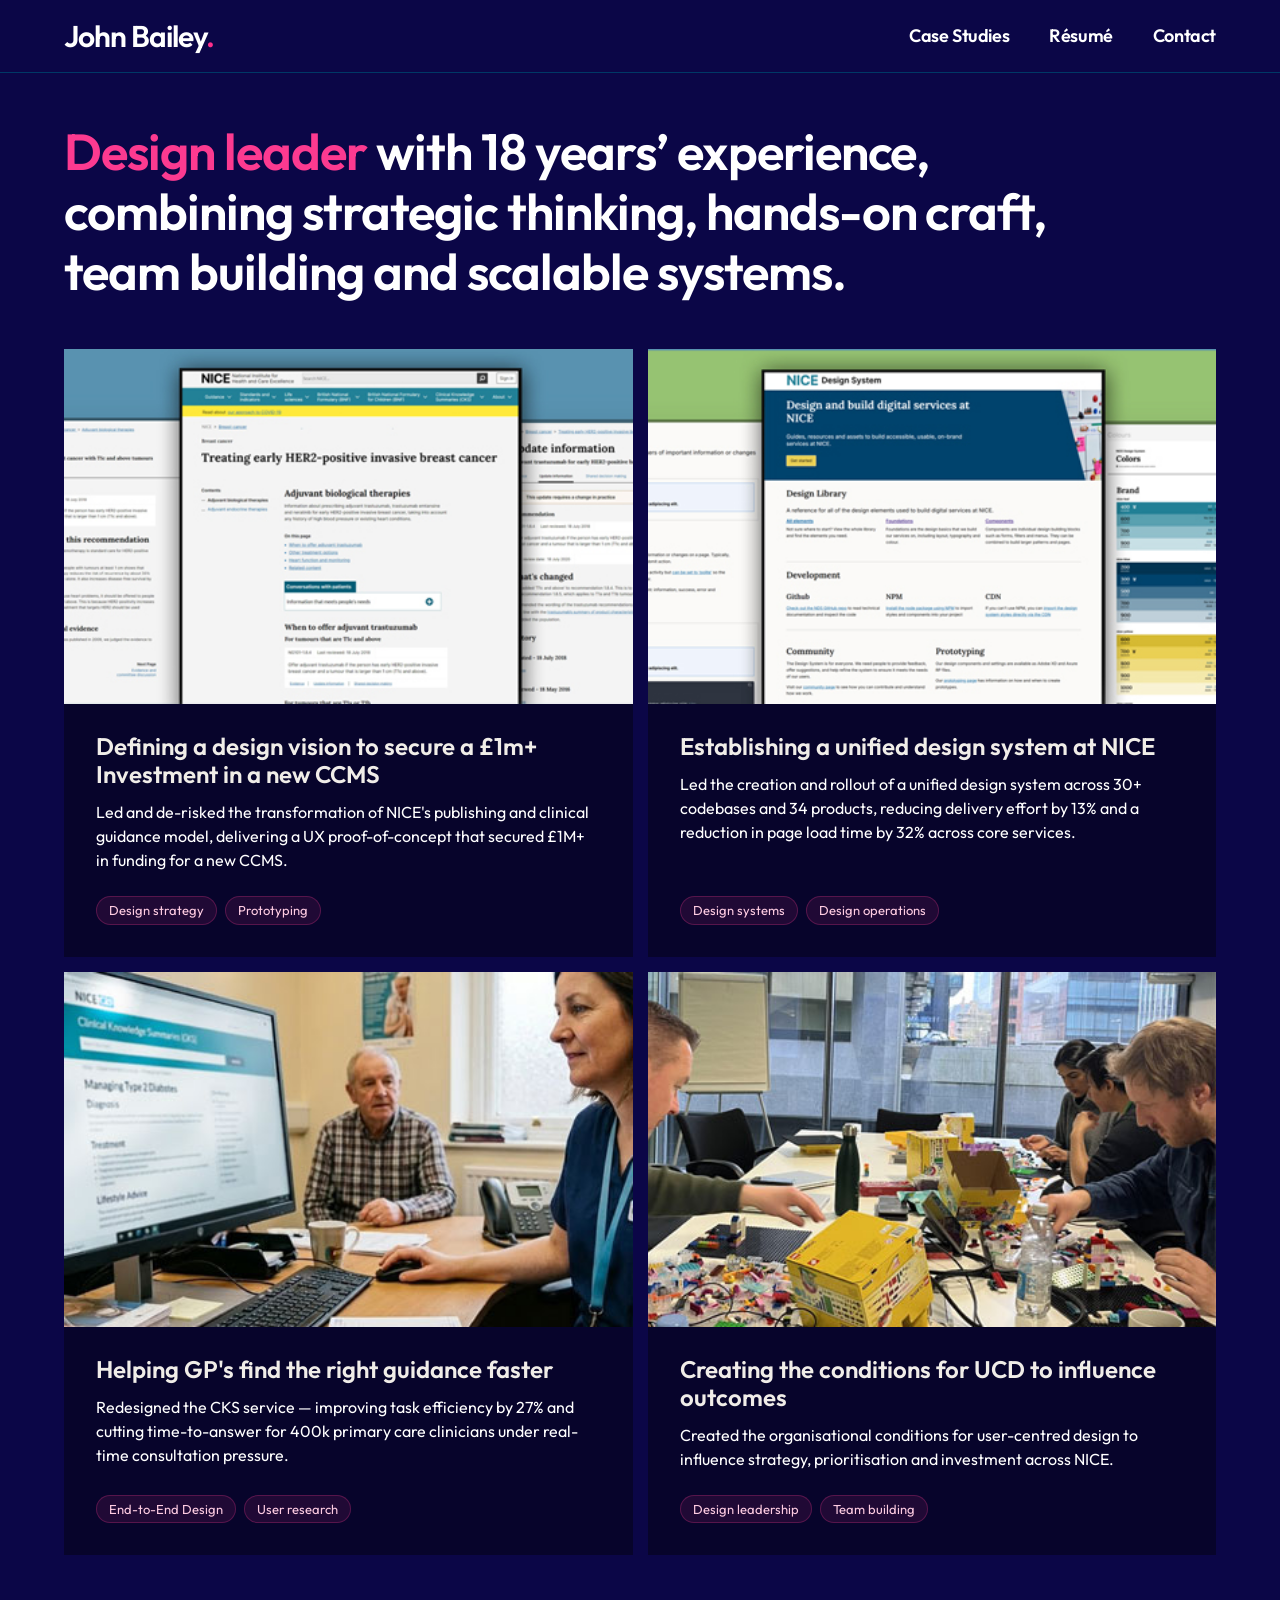
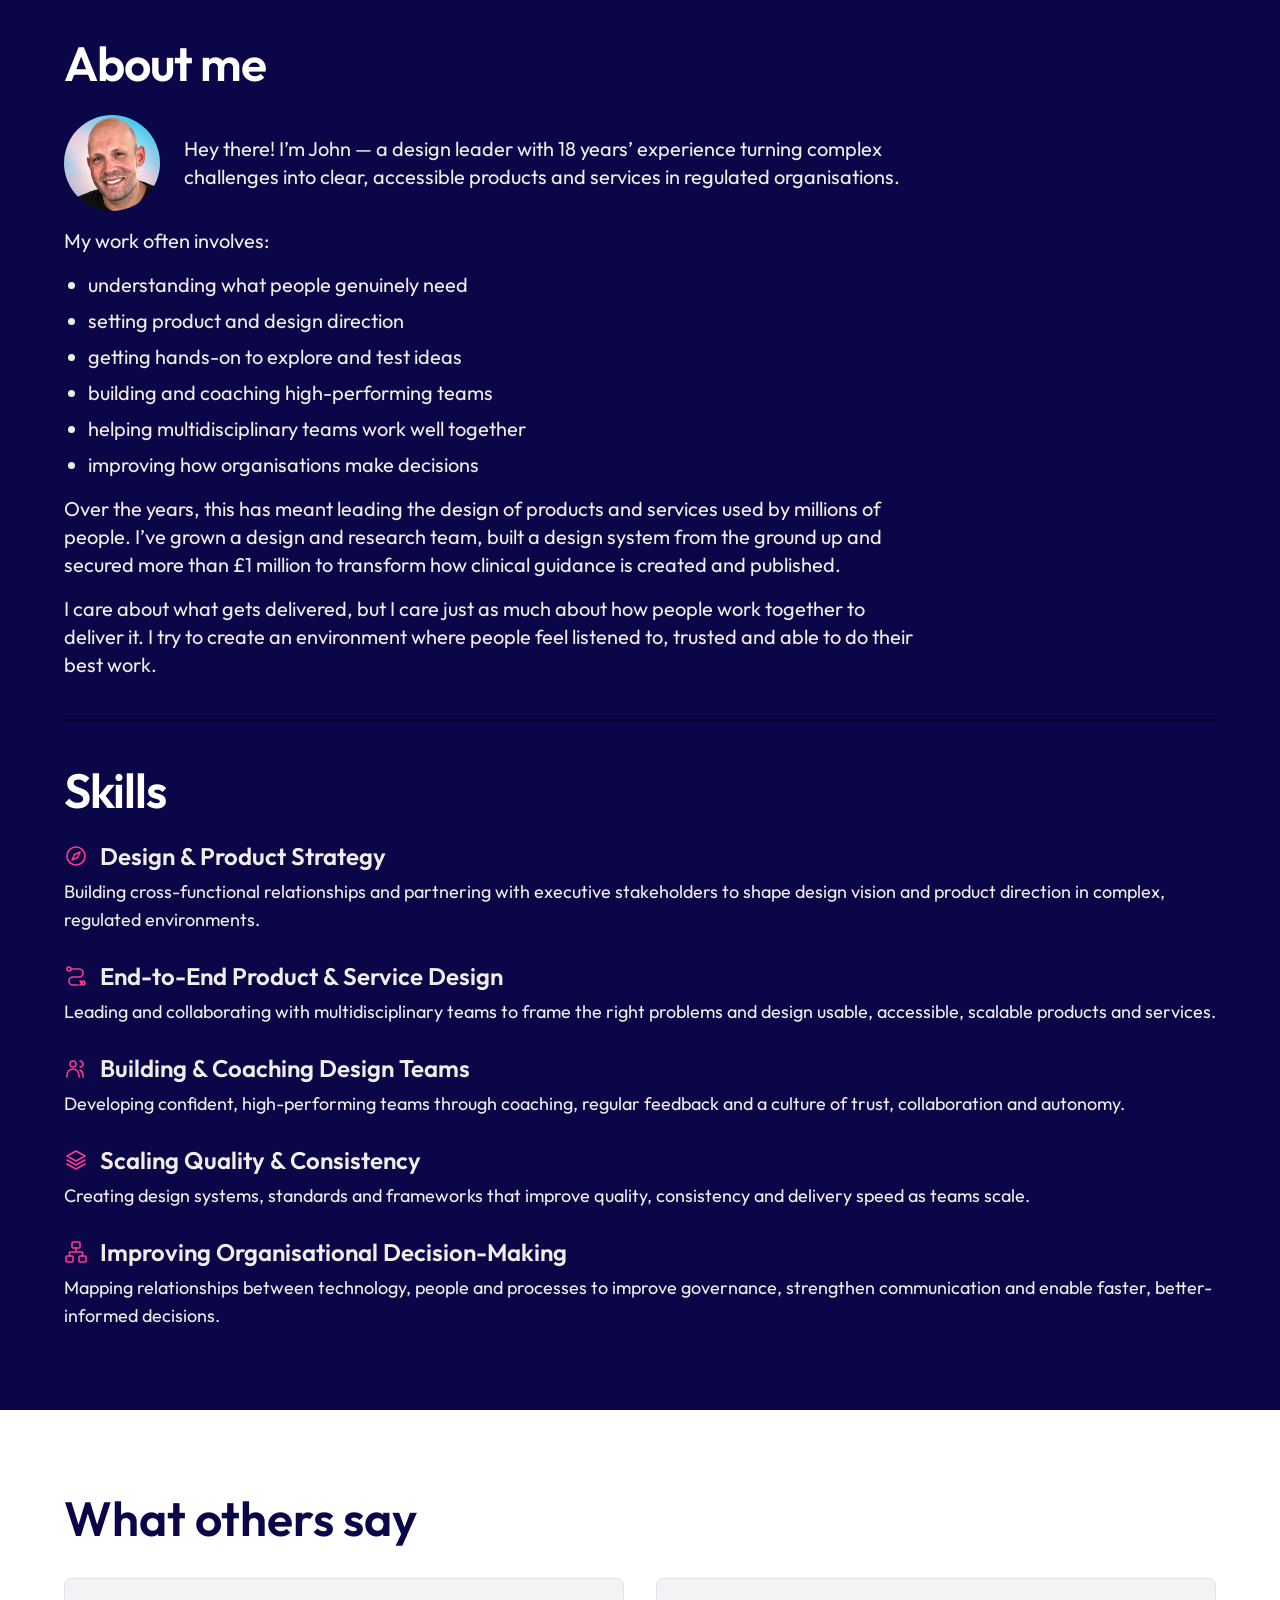
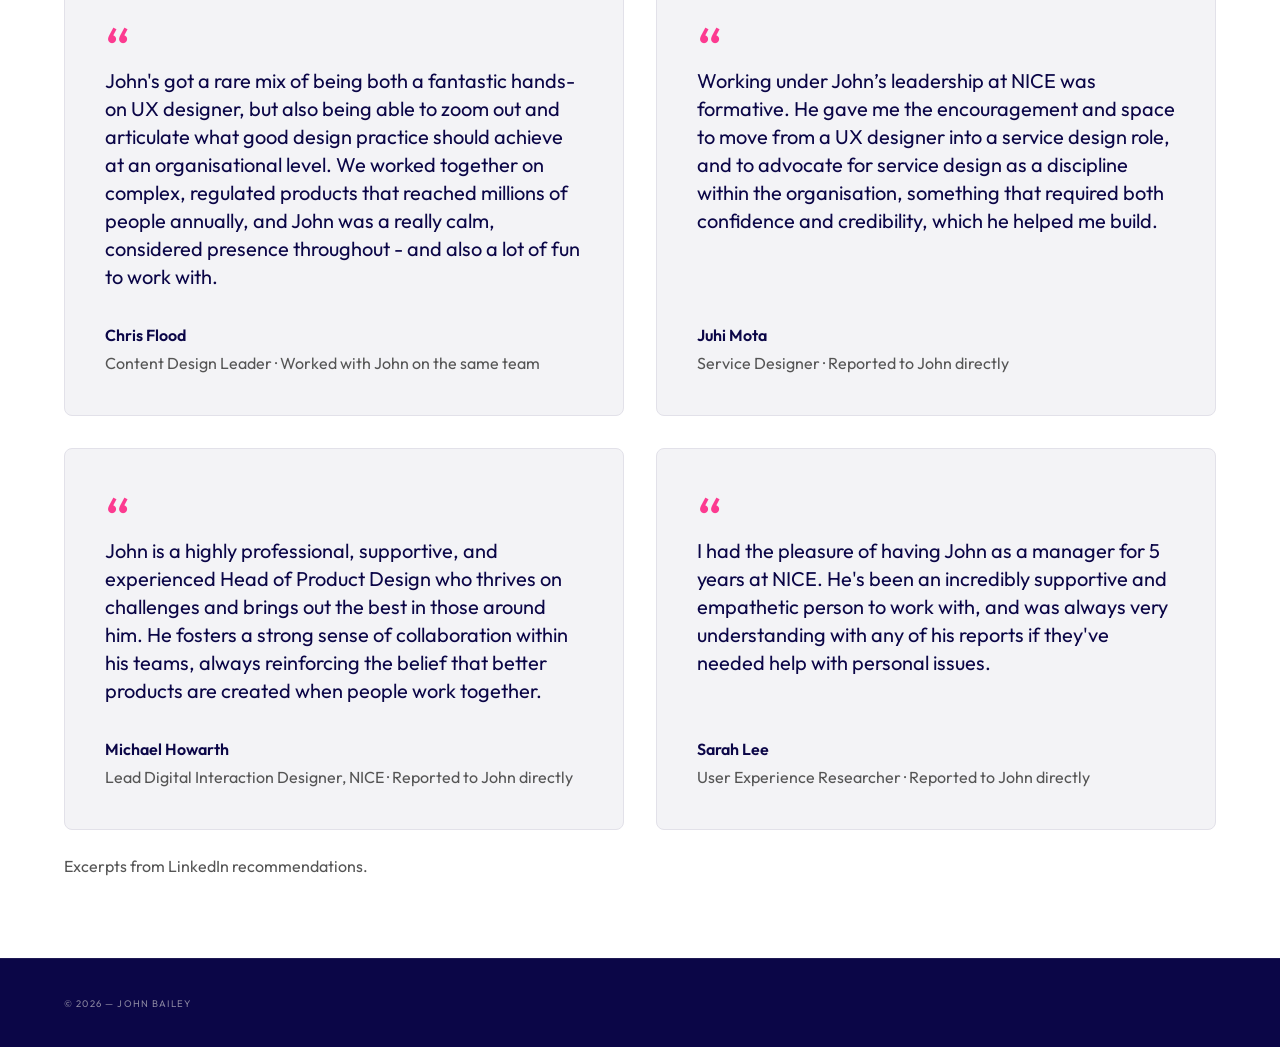
==== commit 740e34f3: "new site changes new site changes" ====
--- a/index.html
+++ b/index.html
@@ -1,40 +1,446 @@
-<!doctype html>
+<!DOCTYPE html>
 <html lang="en">
 <head>
-  <meta charset="utf-8">
-  <meta name="viewport" content="width=device-width, initial-scale=1, viewport-fit=cover">
+  <meta charset="UTF-8" />
+  <meta name="viewport" content="width=device-width, initial-scale=1.0, viewport-fit=cover" />
   <title>John Bailey — Design and product leader</title>
-  <meta name="description" content="John Bailey, design leader with 18 years’ experience building multidisciplinary teams and transforming complex digital services.">
-  <link rel="preconnect" href="https://fonts.googleapis.com">
-  <link rel="preconnect" href="https://fonts.gstatic.com" crossorigin>
-  <link href="https://fonts.googleapis.com/css2?family=Anton&family=Outfit:wght@400;500;600&display=swap" rel="stylesheet">
-  <link rel="stylesheet" href="tokens.css">
-  <link rel="stylesheet" href="homepage.css">
+  <link rel="stylesheet" href="style.css?v=fluid-hero-24" />
 </head>
 <body>
-<a class="skip-link" href="#main-content">Skip to content</a>
-<div id="jb-preview">
-  <div class="jb-page">
-    <header class="jb-header">
-      <a class="jb-logo" href="index.html">John Bailey<span>.</span></a>
-      <nav aria-label="Main navigation"><a href="cases.html">Case studies</a><a href="resume.html">Résumé</a><a href="experiments.html">Experiments</a><a href="contact.html">Contact ↗</a></nav>
-    </header>
-    <main id="main-content">
-      <section class="jb-hero">
-        <div class="jb-intro"><h1>Hi, I'm John<br><span>Design leader.</span></h1><p>18 years' experience driving digital transformation within complex, high-stakes digital services. Experienced scaling high performing multidisciplinary teams across design, research, and data in highly regulated environments.</p></div>
-      </section>
-      <section class="jb-work" id="jb-work" aria-label="Case studies">
-        <div class="jb-projects">
-          <a class="jb-project" href="cases/ccmsvision.html"><div class="jb-project-media"><img class="jb-project-image" loading="lazy" decoding="async" src="images/home-ccms.jpg" alt="NICE content management design vision" width="423" height="264"></div><div class="jb-project-info jb-panel-pink"><h3>Defining a design vision to secure a £1m+ Investment in a new CCMS</h3></div></a>
-          <a class="jb-project" href="cases/design-system.html"><div class="jb-project-media"><img class="jb-project-image" loading="lazy" decoding="async" src="images/home-ds2.jpg" alt="NICE unified design system" width="423" height="264"></div><div class="jb-project-info jb-panel-purple"><h3>Establishing a unified design system at NICE</h3></div></a>
-          <a class="jb-project" href="cases/cks-redesign.html"><div class="jb-project-media"><img class="jb-project-image" loading="lazy" decoding="async" src="images/home-cks.jpg" alt="Clinical Knowledge Summaries service redesign" width="423" height="264"></div><div class="jb-project-info jb-panel-blue"><h3>Cutting time-to-answer for clinicians through end-to-end service redesign</h3></div></a>
-          <a class="jb-project" href="cases/ucdteam.html"><div class="jb-project-media"><img class="jb-project-image" loading="lazy" decoding="async" src="images/home-team.jpg" alt="User-centred design team at NICE" width="423" height="264"></div><div class="jb-project-info jb-panel-light"><h3>Creating the conditions for UCD to influence organisational outcomes</h3></div></a>
+
+<nav>
+  <div class="nav-inner">
+    <a href="index.html" class="nav-logo">John Bailey<span>.</span></a>
+    <button class="nav-toggle" aria-label="Toggle menu" aria-expanded="false">
+      <span></span><span></span><span></span>
+    </button>
+    <div class="nav-links">
+      <a href="cases.html" class="nav-link ">Case Studies</a>
+      <a href="resume.html" class="nav-link ">Résumé</a>
+      <a href="contact.html" class="nav-link ">Contact</a>
+    </div>
+  </div>
+</nav>
+
+<script>
+(function () {
+  /* ── Hamburger toggle ── */
+  var toggle = document.querySelector('.nav-toggle');
+  var links  = document.querySelector('.nav-links');
+  if (toggle) {
+    toggle.addEventListener('click', function () {
+      var open = links.classList.toggle('open');
+      toggle.classList.toggle('open', open);
+      toggle.setAttribute('aria-expanded', String(open));
+      document.body.style.overflow = open ? 'hidden' : '';
+    });
+    links.querySelectorAll('.nav-link').forEach(function (l) {
+      l.addEventListener('click', function () {
+        links.classList.remove('open');
+        toggle.classList.remove('open');
+        toggle.setAttribute('aria-expanded', 'false');
+        document.body.style.overflow = '';
+      });
+    });
+  }
+
+  /*
+   * ── Nav-height sync ──────────────────────────────────────────────────────
+   * Reads the nav's actual rendered height (which already includes
+   * env(safe-area-inset-top) because the nav has padding-top for it).
+   * Writes that value into --nav-height on :root so body padding-top
+   * always matches exactly, on every device and orientation.
+   */
+  function syncNavHeight() {
+    var h = document.querySelector('nav').offsetHeight;
+    document.documentElement.style.setProperty('--nav-height', h + 'px');
+  }
+  syncNavHeight();
+  window.addEventListener('resize', syncNavHeight);
+  /* Re-sync after fonts load — web fonts can change the logo height */
+  if (document.fonts && document.fonts.ready) {
+    document.fonts.ready.then(syncNavHeight);
+  }
+})();
+</script>
+
+<main>
+
+  <!-- ============================================================
+       HERO SECTION
+       Edit: headline, sub-heading, your role
+       ============================================================ -->
+  <section class="hero">
+    <div class="hero-inner">
+      <div class="hero-left">
+
+
+
+        <h1 class="hero-headline hero-statement"><span class="hero-accent">Design leader</span> with 18 years’ experience, combining strategic thinking, hands-on craft, team building and scalable systems.</h1>
+
+      </div>
+    </div>
+  </section>
+
+  <!-- ============================================================
+       SELECTED WORK — 4 cards, each with image preview
+       Edit: update href, tags, title, desc for each card
+       To add a preview image, replace .card-img-placeholder with:
+       <img src="images/project-preview.jpg" alt="Project" class="card-img" />
+       To add a 5th card: duplicate a .case-card block and update it
+       ============================================================ -->
+  <section class="work-section">
+    <div class="work-inner">
+      <div class="cases-grid">
+
+
+<!-- CARD 0 — duplicate this block to add more projects -->
+        <a href="cases/ccmsvision.html" class="case-card"><!-- EDIT: href -->
+          <div class="card-img-wrap">
+          <img src="images/home-ccms.jpg" alt="team  case study example scene" class="card-img" />
+            <div class="card-img-placeholder">
+              <div class="placeholder-pattern"></div>
+              <span class="placeholder-label">Project preview</span>
+            </div>
+          </div>
+          <div class="card-body">
+            <h3 class="card-title">Defining a design vision to secure a £1m+ Investment in a new CCMS </h3><!-- EDIT -->
+            <p class="card-desc">Led and de-risked the transformation of NICE's publishing and clinical guidance model, delivering a UX proof-of-concept that secured £1M+ in funding for a new CCMS.</p><!-- EDIT -->
+            <ul class="card-tags" aria-label="Topics"><li>Design strategy</li><li>Prototyping</li></ul>
+          </div>
+        </a>
+
+
+        <!-- CARD 1 -->
+        <a href="cases/design-system.html" class="case-card">
+          <div class="card-img-wrap">
+           <img src="images/home-ds2.jpg" alt="design system case study example scene" class="card-img" />
+            <div class="card-img-placeholder">
+              <div class="placeholder-pattern"></div>
+              <span class="placeholder-label">Project preview</span>
+            </div>
+          </div>
+          <div class="card-body">
+            <h3 class="card-title">Establishing a unified design system at NICE</h3><!-- EDIT -->
+            <p class="card-desc">Led the creation and rollout of a unified design system across 30+ codebases and 34 products, reducing delivery effort by 13% and a reduction in page load time by 32% across core services. </p><!-- EDIT -->
+            <ul class="card-tags" aria-label="Topics"><li>Design systems</li><li>Design operations</li></ul>
+          </div>
+        </a>
+
+        <!-- CARD 2 -->
+        <a href="cases/cks-redesign.html" class="case-card">
+          <div class="card-img-wrap">
+         <img src="images/home-cks.jpg" alt="cks case study example scene" class="card-img" />
+            <div class="card-img-placeholder">
+              <div class="placeholder-pattern"></div>
+              <span class="placeholder-label">Project preview</span>
+            </div>
+          </div>
+          <div class="card-body">
+            <h3 class="card-title">Helping GP's find the right guidance faster</h3><!-- EDIT -->
+            <p class="card-desc">Redesigned the CKS service  — improving task efficiency by 27% and cutting time-to-answer for 400k primary care clinicians under real-time consultation pressure. </p><!-- EDIT -->
+            <ul class="card-tags" aria-label="Topics"><li>End-to-End Design</li><li>User research</li></ul>
+          </div>
+        </a>
+
+        <!-- CARD 3 -->
+        <a href="cases/ucdteam.html" class="case-card">
+          <div class="card-img-wrap">
+            <img src="images/home-team.jpg" alt="team  case study example scene" class="card-img" />
+            <div class="card-img-placeholder">
+              <div class="placeholder-pattern"></div>
+              <span class="placeholder-label">Project preview</span>
+            </div>
+          </div>
+          <div class="card-body">
+            <h3 class="card-title">Creating the conditions for UCD to influence outcomes</h3><!-- EDIT -->
+            <p class="card-desc">Created the organisational conditions for user-centred design to influence strategy, prioritisation and investment across NICE.</p><!-- EDIT -->
+            <ul class="card-tags" aria-label="Topics"><li>Design leadership</li><li>Team building</li></ul>
+          </div>
+        </a>
+
+
+
+      </div>
+    </div>
+  </section>
+
+  <!-- ============================================================
+       ABOUT STRIP
+       Edit: your about text and stats
+       ============================================================ -->
+  <div class="about-strip">
+    <div class="about-inner">
+      <div class="about-full">
+        <section class="about-panel">
+        <h2 class="about-label">About me</h2>
+        <div class="about-copy-row">
+        <div class="about-text">
+          <div class="about-intro-row"><img class="about-headshot" src="images/john-headshot-clean.png" alt="John Bailey" width="96" height="96" /><p>Hey there! I’m John — a design leader with 18 years’ experience turning complex challenges into clear, accessible products and services in regulated organisations.</p></div>
+          <p>My work often involves:</p>
+          <ul>
+            <li>understanding what people genuinely need</li>
+            <li>setting product and design direction</li>
+            <li>getting hands-on to explore and test ideas</li>
+            <li>building and coaching high-performing teams</li>
+            <li>helping multidisciplinary teams work well together</li>
+            <li>improving how organisations make decisions</li>
+          </ul>
+          <p>Over the years, this has meant leading the design of products and services used by millions of people. I’ve grown a design and research team, built a design system from the ground up and secured more than £1 million to transform how clinical guidance is created and published.</p>
+          <p>I care about what gets delivered, but I care just as much about how people work together to deliver it. I try to create an environment where people feel listened to, trusted and able to do their best work.</p>
         </div>
-      </section>
-      <section class="jb-about"><div><h2>About me</h2><p>Design leader with 18 years’ experience driving digital transformation within complex, high-stakes environments. Proven track record in scaling and building high-performing multidisciplinary teams across design, research, and data, with a focus on building scalable design infrastructure (Design Systems) that balance technical feasibility with accessibility standards (WCAG 2.2).</p></div></section>
-    </main>
-    <footer><span>© 2026 — John Bailey</span><span>Design with purpose.</span><a href="contact.html">Get in touch ↗</a></footer>
+        </div>
+        </section>
+        <section class="skills-panel" aria-labelledby="skills-heading">
+          <h2 class="about-label" id="skills-heading">Skills</h2>
+          <ul class="skills-list">
+            <li><h3><svg class="skill-icon" viewBox="0 0 24 24" fill="none" stroke="currentColor" stroke-width="1.6" stroke-linecap="round" stroke-linejoin="round" aria-hidden="true" focusable="false"><circle cx="12" cy="12" r="9"/><path d="m16 8-2.5 5.5L8 16l2.5-5.5Z"/></svg><span>Design &amp; Product Strategy</span></h3><p>Building cross-functional relationships and partnering with executive stakeholders to shape design vision and product direction in complex, regulated environments.</p></li>
+            <li><h3><svg class="skill-icon" viewBox="0 0 24 24" fill="none" stroke="currentColor" stroke-width="1.6" stroke-linecap="round" stroke-linejoin="round" aria-hidden="true" focusable="false"><circle cx="5" cy="5" r="2"/><circle cx="19" cy="19" r="2"/><path d="M7 5h8a4 4 0 0 1 0 8H9a4 4 0 0 0 0 8h5m2-4 3 2-3 2"/></svg><span>End-to-End Product &amp; Service Design</span></h3><p>Leading and collaborating with multidisciplinary teams to frame the right problems and design usable, accessible, scalable products and services.</p></li>
+            <li><h3><svg class="skill-icon" viewBox="0 0 24 24" fill="none" stroke="currentColor" stroke-width="1.6" stroke-linecap="round" stroke-linejoin="round" aria-hidden="true" focusable="false"><circle cx="9" cy="8" r="3"/><path d="M3 21v-2a6 6 0 0 1 12 0v2M16 5a3 3 0 0 1 0 6m3 10v-2a6 6 0 0 0-3-5"/></svg><span>Building &amp; Coaching Design Teams</span></h3><p>Developing confident, high-performing teams through coaching, regular feedback and a culture of trust, collaboration and autonomy.</p></li>
+            <li><h3><svg class="skill-icon" viewBox="0 0 24 24" fill="none" stroke="currentColor" stroke-width="1.6" stroke-linecap="round" stroke-linejoin="round" aria-hidden="true" focusable="false"><path d="m12 3 9 5-9 5-9-5Zm-9 9 9 5 9-5M3 16l9 5 9-5"/></svg><span>Scaling Quality &amp; Consistency</span></h3><p>Creating design systems, standards and frameworks that improve quality, consistency and delivery speed as teams scale.</p></li>
+            <li><h3><svg class="skill-icon" viewBox="0 0 24 24" fill="none" stroke="currentColor" stroke-width="1.6" stroke-linecap="round" stroke-linejoin="round" aria-hidden="true" focusable="false"><rect x="8" y="2" width="8" height="6" rx="1"/><rect x="2" y="16" width="7" height="6" rx="1"/><rect x="15" y="16" width="7" height="6" rx="1"/><path d="M12 8v4m-6.5 4v-4h13v4"/></svg><span>Improving Organisational Decision-Making</span></h3><p>Mapping relationships between technology, people and processes to improve governance, strengthen communication and enable faster, better-informed decisions.</p></li>
+          </ul>
+        </section>
+      </div>
+    </div>
   </div>
-</div>
+
+  <section class="testimonials" aria-labelledby="testimonials-heading">
+    <div class="testimonials-inner">
+    <h2 id="testimonials-heading">What others say</h2>
+    <div class="testimonials-grid">
+      <figure class="testimonial">
+        <span class="testimonial-mark" aria-hidden="true">“</span>
+        <blockquote><p>John's got a rare mix of being both a fantastic hands-on UX designer, but also being able to zoom out and articulate what good design practice should achieve at an organisational level. We worked together on complex, regulated products that reached millions of people annually, and John was a really calm, considered presence throughout - and also a lot of fun to work with.</p></blockquote>
+        <figcaption><strong>Chris Flood</strong><span>Content Design Leader · Worked with John on the same team</span></figcaption>
+      </figure>
+      <figure class="testimonial">
+        <span class="testimonial-mark" aria-hidden="true">“</span>
+        <blockquote><p>Working under John’s leadership at NICE was formative. He gave me the encouragement and space to move from a UX designer into a service design role, and to advocate for service design as a discipline within the organisation, something that required both confidence and credibility, which he helped me build.</p></blockquote>
+        <figcaption><strong>Juhi Mota</strong><span>Service Designer · Reported to John directly</span></figcaption>
+      </figure>
+      <figure class="testimonial">
+        <span class="testimonial-mark" aria-hidden="true">“</span>
+        <blockquote><p>John is a highly professional, supportive, and experienced Head of Product Design who thrives on challenges and brings out the best in those around him. He fosters a strong sense of collaboration within his teams, always reinforcing the belief that better products are created when people work together.</p></blockquote>
+        <figcaption><strong>Michael Howarth</strong><span>Lead Digital Interaction Designer, NICE · Reported to John directly</span></figcaption>
+      </figure>
+      <figure class="testimonial">
+        <span class="testimonial-mark" aria-hidden="true">“</span>
+        <blockquote><p>I had the pleasure of having John as a manager for 5 years at NICE. He's been an incredibly supportive and empathetic person to work with, and was always very understanding with any of his reports if they've needed help with personal issues.</p></blockquote>
+        <figcaption><strong>Sarah Lee</strong><span>User Experience Researcher · Reported to John directly</span></figcaption>
+      </figure>
+    </div>
+    <p class="testimonials-source">Excerpts from LinkedIn recommendations.</p>
+    </div>
+  </section>
+
+</main>
+
+<footer>
+  <div class="footer-inner">
+    <p>© 2026 — John Bailey</p>
+  </div>
+</footer>
+
+<style>
+  /* ---- Hero ---- */
+  .hero { min-height: 0; }
+  .hero-inner {
+    max-width: 1920px; margin: 0 auto;
+    display: grid; grid-template-columns: 1fr;
+    min-height: 0;
+  }
+  .hero-left {
+    display: flex; flex-direction: column; justify-content: center;
+    padding: var(--scale-1100) 56px var(--scale-1100) 64px; position: relative;
+  }
+  .hero-eyebrow {
+    font-family: var(--mono); font-size: 0.68rem; letter-spacing: 0.18em;
+    text-transform: uppercase; color: var(--accent); margin-bottom: 28px;
+    display: flex; align-items: center; gap: 14px;
+  }
+  .hero-eyebrow::before { content: ''; flex-shrink: 0; width: 28px; height: 1px; background: var(--accent); }
+  .hero-headline, .about-label {
+
+       letter-spacing: -0.02em; margin-bottom: 32px;
+  }
+  .hero-accent { color: var(--pink-default); /* Pink 600 in the palette. */ }
+  .hero-statement { font-size: var(--type-hero-size); line-height: var(--type-hero-line);   color: var(--neutral-white); max-width: 1100px; margin-bottom: 0; }
+  .hero-sub {  color: #f0ede8; width: 100%; max-width: 801px;  margin-bottom: 0; }
+  .cta-btn {
+    display: inline-flex; align-items: center; gap: 14px;
+    font-family: var(--mono); font-size: 0.72rem; letter-spacing: 0.12em;
+    text-transform: uppercase; color: var(--pop);
+    border: 1px solid var(--pop-dim); padding: 16px 28px;
+    transition: all 0.3s var(--ease); width: fit-content;
+  }
+  .cta-btn:hover { border-color: var(--pop); color: var(--text); background: var(--pop-glow); }
+  .cta-btn:hover svg { transform: translateX(5px); }
+  .cta-btn svg { transition: transform 0.3s var(--ease); }
+  .scroll-hint {
+    position: absolute; bottom: 36px; left: 64px;
+    display: flex; align-items: center; gap: 12px;
+    font-family: var(--mono); font-size: 0.8rem; letter-spacing: 0.12em;
+    text-transform: uppercase; color: var(--text-dim);
+  }
+  .scroll-line { width: 40px; height: 1px; background: var(--text-dim); position: relative; overflow: hidden; }
+  .scroll-line::after {
+    content: ''; position: absolute; left: -100%; top: 0;
+    width: 100%; height: 100%; background: var(--accent);
+    animation: scrollAnim 2s var(--ease) infinite;
+  }
+  @keyframes scrollAnim { 0%,100%{left:-100%} 50%{left:100%} }
+
+  .hero-right { background: var(--bg-2); display: flex; align-items: center; justify-content: center; position: relative; overflow: hidden; }
+  .photo-placeholder {
+    width: 100%; height: 100%;
+    display: flex; flex-direction: column; align-items: center; justify-content: center; gap: 16px;
+    background: linear-gradient(160deg, #1c1a17 0%, #0f0f0f 100%); position: relative;
+  }
+  .photo-placeholder::before {
+    content: ''; position: absolute; inset: 0;
+    background: radial-gradient(ellipse 60% 60% at 50% 40%, rgba(200,184,154,0.07) 0%, transparent 70%);
+  }
+  .photo-silhouette {
+    width: 220px; height: 320px;
+    background: linear-gradient(180deg, rgba(200,184,154,0.14) 0%, rgba(200,184,154,0.04) 100%);
+    border-radius: 110px 110px 0 0;
+    display: flex; align-items: center; justify-content: center; position: relative; z-index: 1;
+  }
+  .photo-label { font-family: var(--mono); font-size: 0.62rem; letter-spacing: 0.1em; text-transform: uppercase; color: var(--text-dim); position: relative; z-index: 1; }
+  .hero-photo { width: 100%; height: 100%; object-fit: cover; }
+  .photo-tag {
+    position: absolute; top: 28px; right: 28px;
+    font-family: var(--mono); font-size: 0.58rem; letter-spacing: 0.1em;
+    color: var(--text-dim); text-transform: uppercase; border: 1px solid var(--border); padding: 7px 13px;
+  }
+
+  /* ---- Work section ---- */
+  .work-section { padding: 0; }
+  .work-inner { max-width: 1920px; margin: 0 auto; padding: 0 64px; }
+  .work-header {
+    display: flex; align-items: baseline; justify-content: space-between;
+    margin-bottom: 56px; border-bottom: 1px solid var(--border); padding-bottom: 22px;
+  }
+  .work-title { font-family: var(--serif); font-size: 2.4rem; font-weight: 400; }
+  .work-count { font-family: var(--mono); font-size: 0.65rem; letter-spacing: 0.12em; text-transform: uppercase; color: var(--text-muted); }
+
+  /* 4-column grid, collapses to 2 then 1 */
+  .cases-grid {
+    display: grid; grid-template-columns: repeat(4, 1fr);
+    gap: 15px; background: transparent;
+    border: none;
+  }
+  .case-card {
+    background: var(--indigo-800); display: flex; flex-direction: column;
+    transition: background 0.4s var(--ease); position: relative;
+  }
+  .case-card::after {
+    content: ''; position: absolute; inset: 0;
+    background: linear-gradient(160deg, var(--pop-glow) 0%, transparent 55%);
+    opacity: 0; transition: opacity 0.4s; pointer-events: none;
+  }
+  .case-card:hover { background: color-mix(in srgb, var(--indigo-800) 90%, var(--neutral-white)); }
+  .case-card:hover::after { opacity: 1; }
+  .case-card:hover .card-arrow { gap: 14px; }
+
+  /* Image preview */
+  .card-img-wrap { width: 100%; aspect-ratio: 16 / 10; overflow: hidden; position: relative; flex-shrink: 0; }
+  .card-img { width: 100%; height: 100%; object-fit: cover; transition: transform 0.6s var(--ease); display: block; }
+  .case-card:hover .card-img { transform: scale(1.04); }
+  .card-img-placeholder { width: 100%; height: 100%; background: var(--bg-3); display: flex; align-items: center; justify-content: center; position: relative; overflow: hidden; }
+  .placeholder-pattern {
+    position: absolute; inset: 0;
+    background: repeating-linear-gradient(-45deg, transparent, transparent 24px, rgba(255,255,255,0.018) 24px, rgba(255,255,255,0.018) 25px);
+  }
+  .placeholder-label { font-family: var(--mono); font-size: 0.6rem; letter-spacing: 0.12em; text-transform: uppercase; color: var(--text-dim); border: 1px solid var(--border); padding: 8px 16px; position: relative; z-index: 1; }
+
+  /* Card body */
+  .card-body { padding: 28px 32px 32px; display: flex; flex-direction: column; flex: 1; }
+  .card-meta { display: flex; align-items: center; gap: 12px; margin-bottom: 16px; flex-wrap: wrap; }
+  .card-num { font-family: var(--mono); font-size: 0.6rem; letter-spacing: 0.15em; color: var(--text-dim); text-transform: uppercase; flex-shrink: 0; }
+  .card-title {     margin-bottom: 12px; }
+  .card-tags { display: flex; flex-wrap: wrap; gap: var(--scale-200); list-style: none; margin-top: auto; padding: 0; }
+  .card-tags li { font-family: var(--font-text); font-size: 13px; line-height: 1.4; color: var(--pink-200); background: color-mix(in srgb, var(--pink-default) 10%, transparent); border: 1px solid color-mix(in srgb, var(--pink-default) 25%, transparent); border-radius: 999px; padding: var(--scale-100) var(--scale-300); }
+  .card-desc {  color: var(--neutral-white);  margin-bottom: 24px; }
+  .card-arrow {
+    display: inline-flex; align-items: center; gap: 10px;
+    font-family: var(--mono); font-size: 0.8rem; letter-spacing: 0.1em;
+    text-transform: uppercase; color: var(--pop);
+    transition: gap 0.3s var(--ease); margin-top: auto;
+  }
+
+  /* ---- About strip ---- */
+  .about-strip { border: 0; background: var(--indigo-default); color: var(--text); }
+  .about-inner { --divider-gap: var(--scale-1000); --about-gutter: 64px; max-width: 1920px; margin: 0 auto; padding-top: var(--divider-gap); }
+  .about-full { padding: var(--divider-gap) var(--about-gutter) 80px; display: grid; grid-template-columns: minmax(0, 1fr) 3px minmax(0, 1fr); gap: var(--scale-1100); }
+  .about-full::before { content: ''; grid-column: 2; grid-row: 1; background: var(--indigo-800); }
+  .about-panel { grid-column: 1; grid-row: 1; }
+  .skills-panel { grid-column: 3; grid-row: 1; }
+  .about-panel, .skills-panel { min-width: 0; }
+  .skills-list { display: grid; grid-template-columns: 1fr; gap: var(--scale-700); list-style: none; padding: 0; }
+  .skill-icon { width: var(--scale-600); height: var(--scale-600); flex: 0 0 var(--scale-600); color: var(--pink-default); margin-top: 2px; }
+  .skills-list h3 { display: flex; align-items: flex-start; gap: var(--scale-300); font-size: var(--type-h5-size); line-height: var(--type-h5-line); margin-bottom: var(--scale-200); }
+  .skills-list p { font-size: 1.125rem; line-height: 1.75rem; font-weight: var(--type-body-weight); }
+  .about-label { text-transform: none; color: var(--neutral-white); margin-bottom: var(--scale-600); }
+  .about-text { max-width: 860px; min-width: 0; }
+  .about-text > * + * { margin-top: var(--scale-400); }
+  .about-text ul { padding-left: var(--scale-600); }
+  .about-text li + li { margin-top: var(--scale-200); }
+  .about-copy-row { display: block; }
+  .about-intro-row { display: flex; align-items: center; gap: var(--scale-600); }
+  .about-intro-row p { min-width: 0; }
+  .about-headshot { width: 96px; height: 96px; flex-shrink: 0; border-radius: 50%; object-fit: cover; }
+  .about-text em {  color: var(--accent); }
+
+  /* ---- Recommendations ---- */
+  .testimonials { background: var(--neutral-white); color: var(--indigo-default); }
+  .testimonials-inner { max-width: 1920px; margin: 0 auto; padding: 80px 64px; }
+  .testimonials-inner > h2 { color: var(--indigo-default); margin-bottom: var(--scale-800); }
+  .testimonials-grid { display: grid; grid-template-columns: repeat(2, minmax(0, 1fr)); gap: var(--scale-800); }
+  .testimonial { margin: 0; padding: var(--scale-1000); background: var(--indigo-50); color: var(--indigo-default); border: 1px solid var(--indigo-100); border-radius: var(--scale-200); display: flex; flex-direction: column; align-items: flex-start; }
+  .testimonial-mark { color: var(--pink-default); font-size: var(--type-h1-size); line-height: 1; height: var(--scale-1100); }
+  .testimonial blockquote { margin: 0 0 var(--scale-800); max-width: 60ch; font-size: var(--type-lead-size); line-height: var(--type-lead-line); font-weight: var(--type-lead-weight); }
+  .testimonial figcaption { margin-top: auto; font-size: var(--type-body-size); line-height: var(--type-body-line); }
+  .testimonial figcaption strong { display: block; font-weight: var(--font-weight-semibold); }
+  .testimonial figcaption span { display: block; margin-top: var(--scale-100); color: var(--neutral-default); }
+  .testimonials-source { margin-top: var(--scale-600); color: var(--neutral-default); font-size: var(--type-body-size); line-height: var(--type-body-line); }
+
+  /* ---- Responsive ---- */
+  @media (max-width: 1280px) {
+    .about-full { grid-template-columns: 1fr; row-gap: var(--divider-gap); }
+    .about-full::before { grid-column: 1; grid-row: 2; height: 3px; }
+    .skills-panel { grid-column: 1; grid-row: 3; }
+    .cases-grid { grid-template-columns: repeat(2, 1fr); }
+  }
+  @media (max-width: 900px) {
+    .hero-inner { grid-template-columns: 1fr; }
+    .hero-left { padding: var(--scale-1000) 24px; }
+    .hero-right { min-height: 380px; }
+    .scroll-hint { left: 24px; }
+    .work-inner { padding: 0 24px; }
+    .cases-grid { grid-template-columns: 1fr; }
+    .about-inner { --divider-gap: var(--scale-800); --about-gutter: 24px; }
+    .about-full { padding-bottom: 60px; }
+    .testimonials-inner { padding: 60px 24px; }
+    .testimonials-grid { grid-template-columns: 1fr; }
+  }
+  @media (max-width: 640px) {
+
+    .hero-left { padding: var(--scale-1000) 20px; }
+    .hero-heading-row { gap: var(--scale-400); }
+    .hero-headline, .about-label {  }
+    .hero-right { min-height: 280px; }
+    .scroll-hint { display: none; }
+    .work-inner { padding: 0 20px; }
+    .card-body { padding: 20px 20px 24px; }
+    .about-inner { --divider-gap: var(--scale-600); --about-gutter: 20px; }
+    .about-full { padding-bottom: 48px; }
+    .testimonials-inner { padding: 48px 20px; }
+    .testimonial { padding: var(--scale-600); }
+    .hero-sub, .about-text, .skills-list {  }
+  }
+</style>
+
 </body>
 </html>
--- a/style.css
+++ b/style.css
@@ -0,0 +1,303 @@
+@import url('tokens.css?v=outcome-weight-25');
+
+/* ============================================================
+   PORTFOLIO — GLOBAL STYLES
+   To change colours/fonts for the whole site, edit :root below
+   ============================================================ */
+
+@import url('https://fonts.googleapis.com/css2?family=Outfit:wght@100..900&display=swap');
+
+*, *::before, *::after { box-sizing: border-box; margin: 0; padding: 0; }
+
+:root {
+  --bg:          var(--indigo-default);
+  --header-accent: #FF2E8C; /* Matches the approved new-version pink. */
+  --bg-2:        #141414;
+  --bg-3:        #1a1a1a;
+  --border:      rgba(255,255,255,0.08);
+  --text:        #f0ede8;
+  --text-muted:  rgba(240,237,232,0.55);
+  --text-dim:    rgba(240,237,232,0.55);
+  --muted:       rgba(240,237,232,0.55);
+  --dim:         rgba(240,237,232,0.40);
+  --accent:      #c8b89a;
+  --accent-glow: rgba(200,184,154,0.15);
+  --pop:         #5bbfad;
+  --pop-glow:    rgba(91,191,173,0.12);
+  --pop-dim:     rgba(91,191,173,0.5);
+  --serif: var(--font-text);
+  --sans: var(--font-text);
+  --mono: var(--font-text);
+  --ease:        cubic-bezier(0.25, 0.46, 0.45, 0.94);
+
+  /*
+   * --nav-height is set dynamically by JS (nav.offsetHeight) so it
+   * automatically includes the iOS safe-area padding. The value here
+   * is a CSS-only fallback for non-JS environments.
+   */
+  --nav-height: 78px;
+}
+
+html {
+  scroll-behavior: smooth;
+  overflow-x: hidden;
+  /* Header is in normal flow; anchors need only a small gap. */
+  scroll-padding-top: var(--scale-400);
+}
+
+body {
+  background: var(--bg);
+  color: var(--text);
+  font-family: var(--sans);
+  font-size: var(--type-body-size);
+  font-weight: var(--type-body-weight);
+  line-height: var(--type-body-line);
+  padding-top: 0;
+}
+
+a { color: inherit; text-decoration: none; }
+
+/* ---- Max-width container — 1920px cap ---- */
+.container {
+  width: 100%;
+  max-width: 1920px;
+  margin-left: auto;
+  margin-right: auto;
+}
+
+/* Grain overlay */
+body::after {
+  content: ''; position: fixed; inset: 0;
+  pointer-events: none; z-index: 9999;
+  opacity: 0.025;
+}
+
+/* Page fade-in */
+main { animation: fadeUp 0.55s var(--ease) both; }
+@keyframes fadeUp {
+  from { opacity: 0; transform: translateY(16px); }
+  to   { opacity: 1; transform: translateY(0); }
+}
+
+/* ---- NAV ---- */
+nav {
+  position: relative; z-index: 1000;
+  background: var(--indigo-default);
+  border-bottom: 1px solid var(--blue-900);
+  /*
+   * Absorbs the notch / Dynamic Island height (requires viewport-fit=cover
+   * in the <meta viewport> tag on every page).
+   * nav.offsetHeight (read by JS) will include this padding, so body
+   * padding-top stays in sync automatically.
+   */
+  padding-top: env(safe-area-inset-top, 0px);
+}
+.nav-inner {
+  max-width: 1920px; margin: 0 auto;
+  display: flex; align-items: center; justify-content: space-between;
+  padding: 24px 64px;
+}
+.nav-logo {
+  font-family: var(--font-text); font-size: 30px;
+  font-weight: var(--font-weight-semibold);
+  color: var(--neutral-white); letter-spacing: -1px; white-space: nowrap;
+}
+.nav-logo span { color: var(--header-accent); }
+.nav-links { display: flex; gap: 40px; align-items: center; }
+.nav-link {
+  font-family: var(--font-text); font-size: 18px; letter-spacing: -0.4px;
+  font-weight: var(--font-weight-semibold);
+  text-transform: none; color: var(--neutral-white);
+  position: relative; transition: color 0.25s;
+}
+.nav-link::after {
+  content: ''; position: absolute; bottom: -3px; left: 0;
+  width: 0; height: 1px; background: var(--pop);
+  transition: width 0.3s var(--ease);
+}
+.nav-link:hover, .nav-link.active { color: var(--text); }
+.nav-link:hover::after, .nav-link.active::after { width: 100%; }
+
+/* ---- FOOTER ---- */
+footer {
+  border-top: 1px solid var(--border);
+}
+.footer-inner {
+  max-width: 1920px; margin: 0 auto;
+  padding: 32px 64px;
+  display: flex; align-items: center; justify-content: space-between;
+}
+footer p {
+  font-family: var(--mono); font-size: 0.6rem;
+  letter-spacing: 0.12em; color: var(--text-dim); text-transform: uppercase;
+}
+
+/* ---- PAGE HERO (shared across inner pages) ---- */
+.page-hero-wrap {
+  border-bottom: 1px solid var(--border);
+}
+.page-hero {
+  /*
+   * body already offsets content below the nav — this padding is purely
+   * visual breathing room, not nav compensation.
+   */
+  padding: 80px 64px 80px;
+  max-width: 1920px; margin: 0 auto;
+}
+.page-label {
+  font-family: var(--mono); font-size: 0.65rem; letter-spacing: 0.18em;
+  text-transform: uppercase; color: var(--accent); margin-bottom: 20px;
+}
+.page-title {
+
+
+
+}
+.page-sub {
+   color: var(--text-muted);
+  max-width: 480px; margin-top: 20px;
+}
+
+/* ---- UTILITY ---- */
+.tag {
+  font-family: var(--mono); font-size: 0.6rem; letter-spacing: 0.12em;
+  text-transform: uppercase; border: 1px solid var(--border);
+  color: var(--text-dim); padding: 5px 12px; display: inline-block;
+}
+
+/* ---- RESPONSIVE ---- */
+@media (max-width: 768px) {
+  .nav-inner { padding: 18px 20px; }
+  .nav-links { gap: 20px; }
+  .footer-inner { padding: 24px; flex-direction: column; gap: 10px; text-align: center; }
+  .page-hero { padding: 56px 24px 60px; }
+}
+
+/* ---- MOBILE NAV (hamburger) ---- */
+.nav-toggle {
+  display: none;
+  background: none;
+  border: none;
+  cursor: pointer;
+  padding: 4px;
+  color: var(--text);
+  flex-direction: column;
+  justify-content: center;
+  gap: 5px;
+}
+.nav-toggle span {
+  display: block;
+  width: 24px;
+  height: 1.5px;
+  background: currentColor;
+  transition: transform 0.3s var(--ease), opacity 0.3s;
+}
+.nav-toggle.open span:nth-child(1) { transform: translateY(6.5px) rotate(45deg); }
+.nav-toggle.open span:nth-child(2) { opacity: 0; }
+.nav-toggle.open span:nth-child(3) { transform: translateY(-6.5px) rotate(-45deg); }
+
+@media (max-width: 640px) {
+  .nav-inner { padding: 16px 20px; }
+  .nav-toggle { display: flex; }
+
+  .nav-links {
+    display: none;
+    position: fixed;
+    /* Cover the full screen including the safe-area strip */
+    top: 0; left: 0; right: 0; bottom: 0;
+    background: var(--indigo-default);  /* Opaque midnight background for the mobile menu. */
+    flex-direction: column;
+    align-items: center;
+    justify-content: center;
+    gap: 36px;
+    /* Above nav (1000) so it covers everything including the notch area */
+    z-index: 2000;
+    padding-top: env(safe-area-inset-top, 0px);
+  }
+  .nav-links.open { display: flex; }
+
+  /* × button floats above the overlay */
+  .nav-toggle {
+    position: relative;
+    z-index: 2001;
+  }
+
+  .nav-link { font-size: 18px; letter-spacing: -0.4px; }
+
+  .footer-inner { padding: 20px; flex-direction: column; gap: 10px; text-align: center; }
+  .page-hero { padding: 48px 20px 48px; }
+}
+
+/* Form controls use the shared font rather than browser defaults. */
+button, input, select, textarea { font-family: var(--font-text); }
+
+/* Shared type roles. Component spacing and colours remain local. */
+h1, .type-h1 { font-family: var(--font-heading); font-size: var(--type-h1-size); font-weight: var(--type-h1-weight); line-height: var(--type-h1-line); }
+h2, .type-h2 { font-family: var(--font-heading); font-size: var(--type-h2-size); font-weight: var(--type-h2-weight); line-height: var(--type-h2-line); }
+h3, .type-h3 { font-family: var(--font-heading); font-size: var(--type-h3-size); font-weight: var(--type-h3-weight); line-height: var(--type-h3-line); }
+h4, .type-h4 { font-family: var(--font-heading); font-size: var(--type-h4-size); font-weight: var(--type-h4-weight); line-height: var(--type-h4-line); }
+h5, .type-h5 { font-family: var(--font-heading); font-size: var(--type-h5-size); font-weight: var(--type-h5-weight); line-height: var(--type-h5-line); }
+h6, .type-h6 { font-family: var(--font-heading); font-size: var(--type-h6-size); font-weight: var(--type-h6-weight); line-height: var(--type-h6-line); }
+.lead, .hero-sub, .about-text, .skills-list, .page-sub, .study-desc { font-family: var(--font-text); font-size: var(--type-lead-size); font-weight: var(--type-lead-weight); line-height: var(--type-lead-line); }
+.card-title, .exp-title, .row-info h3 { font-size: var(--type-h5-size); font-weight: var(--type-h5-weight); line-height: var(--type-h5-line); }
+.card-desc, .study-body-col p, .study-body-col li, .study-body-inner p, .study-body-inner li { font-size: var(--type-body-size); font-weight: var(--type-body-weight); line-height: var(--type-body-line); }
+
+/* Case-study reading copy, including introductory paragraphs and lists. */
+.case-study .study-desc { color: var(--neutral-white); }
+.case-study .study-body-col .body-subheading {
+  font-size: var(--type-h4-size);
+  line-height: var(--type-h4-line);
+  font-weight: var(--type-h4-weight);
+  letter-spacing: normal;
+  text-transform: none;
+}
+.case-study main h2 {
+  font-size: var(--type-h3-size);
+  line-height: var(--type-h3-line);
+  font-weight: var(--type-h3-weight);
+}
+.case-study .page-nav a { color: var(--neutral-white); }
+.case-study .page-nav a:hover { color: var(--neutral-white); text-decoration: none; }
+.case-study .outcome-card {
+  background: var(--neutral-white);
+  border: 0;
+  border-radius: 0;
+  padding: var(--scale-800);
+  color: var(--pink-default);
+}
+.case-study .outcome-num { color: var(--pink-default); }
+.case-study .outcome-headline {
+  color: var(--pink-default);
+  font-size: var(--type-h5-size);
+  line-height: var(--type-h5-line);
+  font-weight: var(--type-h5-weight);
+}
+.case-study .outcome-body {
+  color: var(--neutral-black);
+  font-size: var(--type-study-body-size);
+  line-height: var(--type-study-body-line);
+}
+.case-study .impact-sidebar { background: var(--neutral-white); color: var(--neutral-black); }
+.case-study .impact-label { color: var(--pink-default); }
+.case-study .impact-sidebar .bullet-text { color: var(--neutral-black); }
+.case-study .outcome-card,
+.case-study .outcome-card *,
+.case-study .impact-sidebar,
+.case-study .impact-sidebar * { font-weight: var(--font-weight-medium); }
+.case-study .outcome-card .outcome-num { font-weight: var(--font-weight-extrabold); }
+.case-study main p,
+.case-study main p strong,
+.case-study main p em,
+.case-study .study-body-col li,
+.case-study .study-body-col li strong,
+.case-study .study-body-col li em,
+.case-study .study-body-inner li,
+.case-study .study-body-inner li strong,
+.case-study .study-body-inner li em { color: var(--neutral-white); }
+.case-study main p,
+.case-study .study-body-col li,
+.case-study .study-body-inner li {
+  font-size: var(--type-study-body-size);
+  line-height: var(--type-study-body-line);
+  font-weight: var(--type-body-weight);
+}
